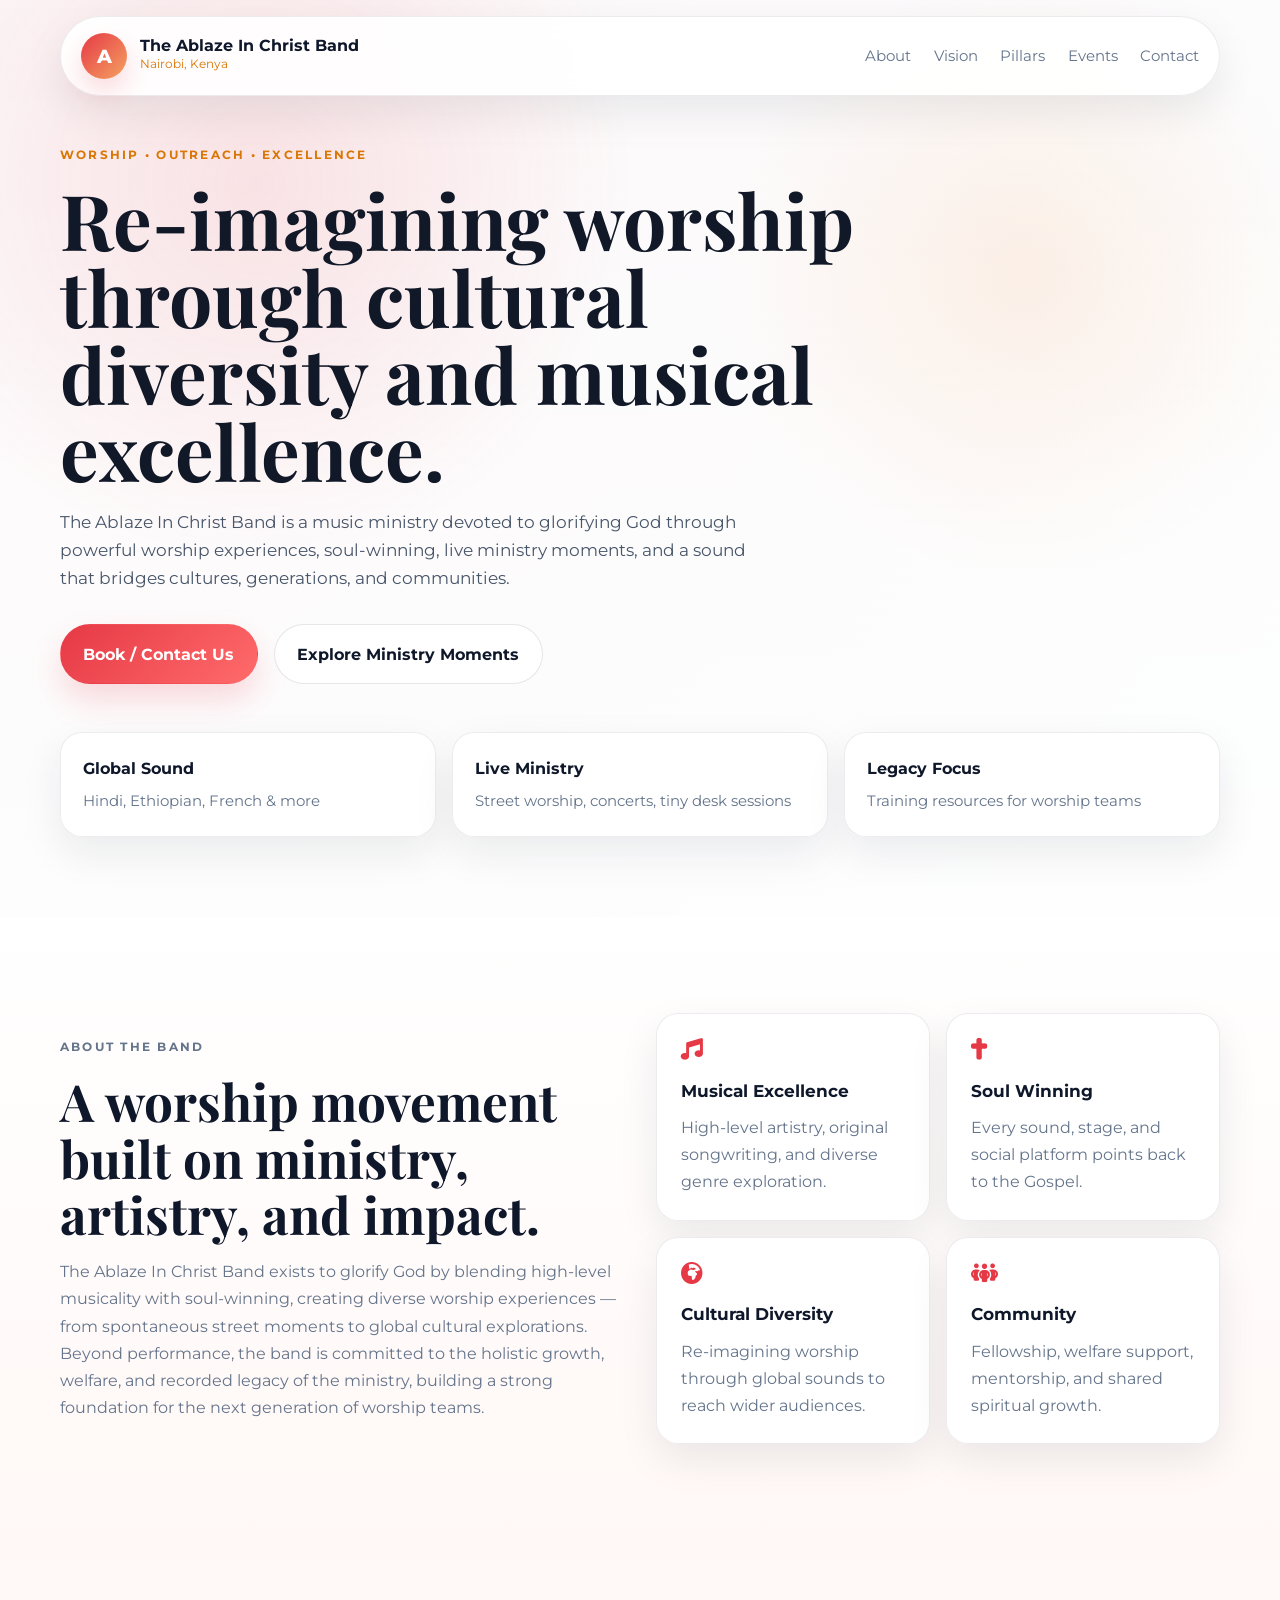
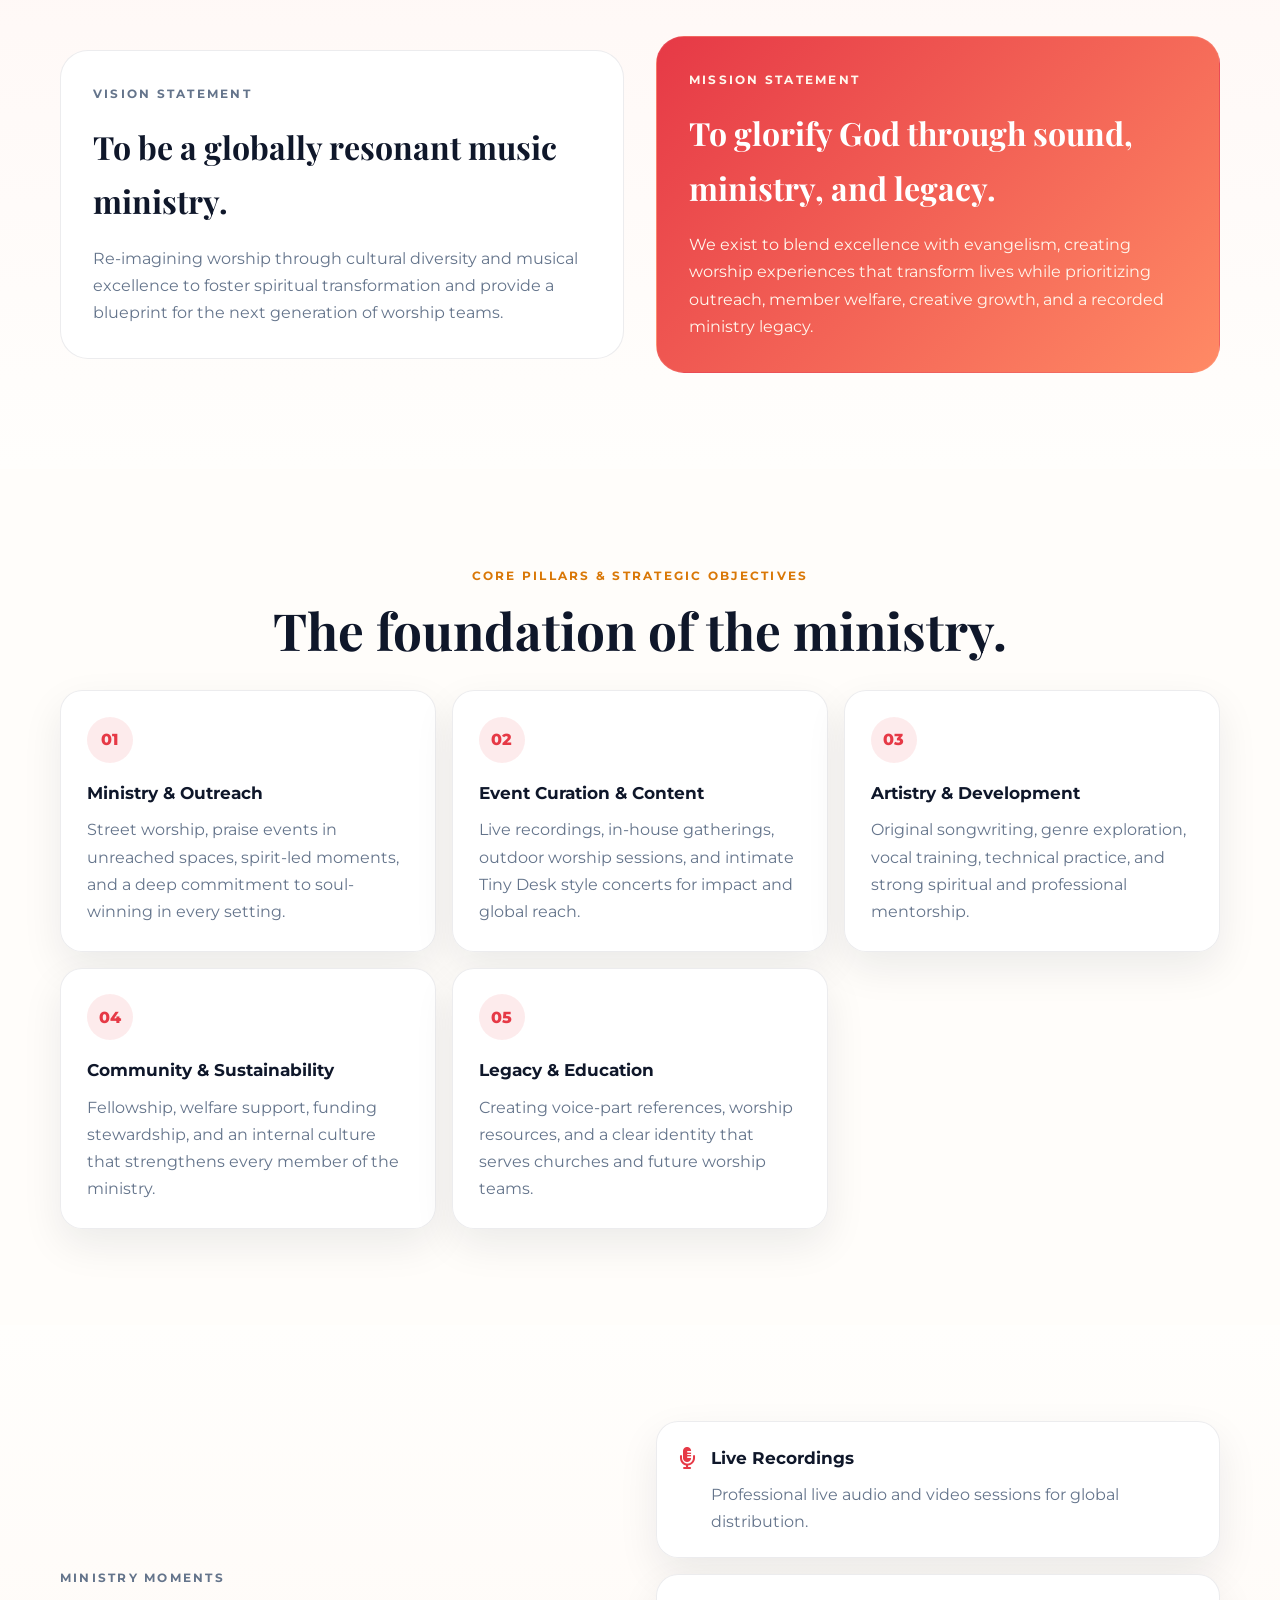
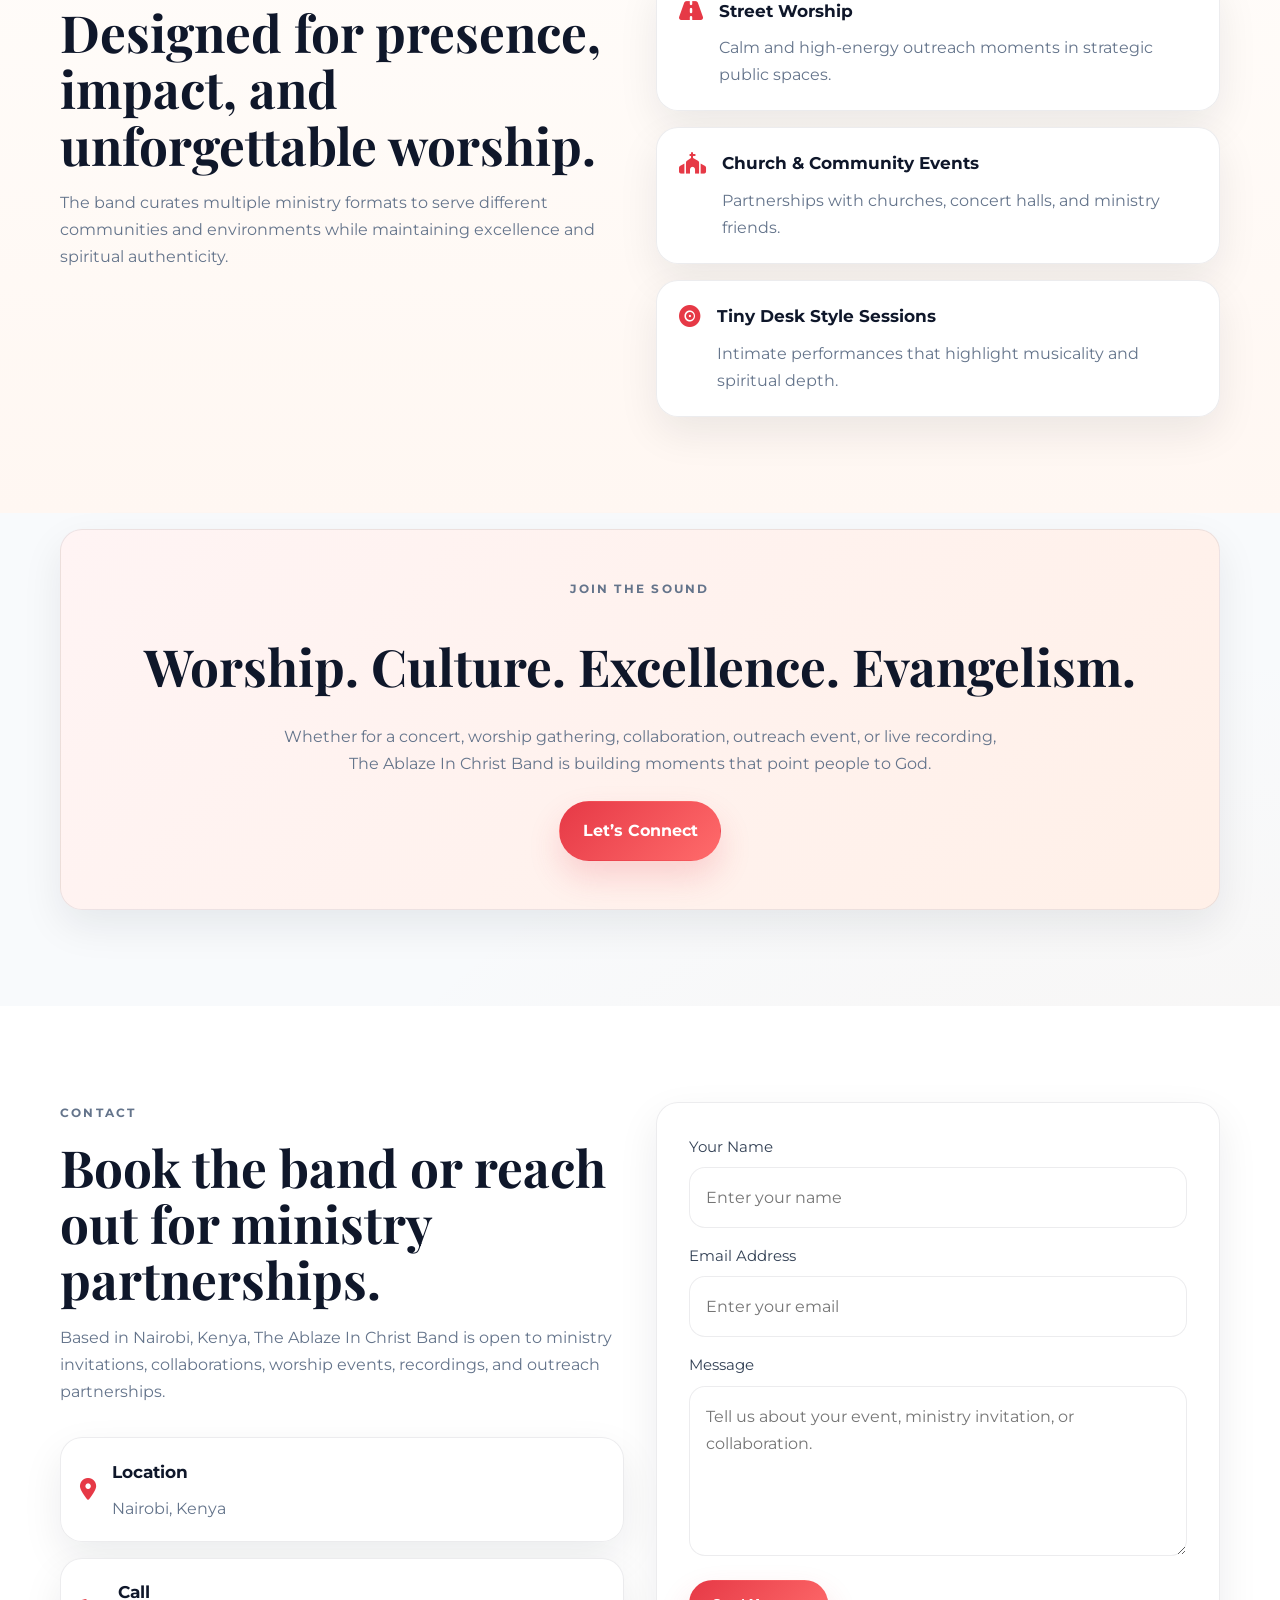
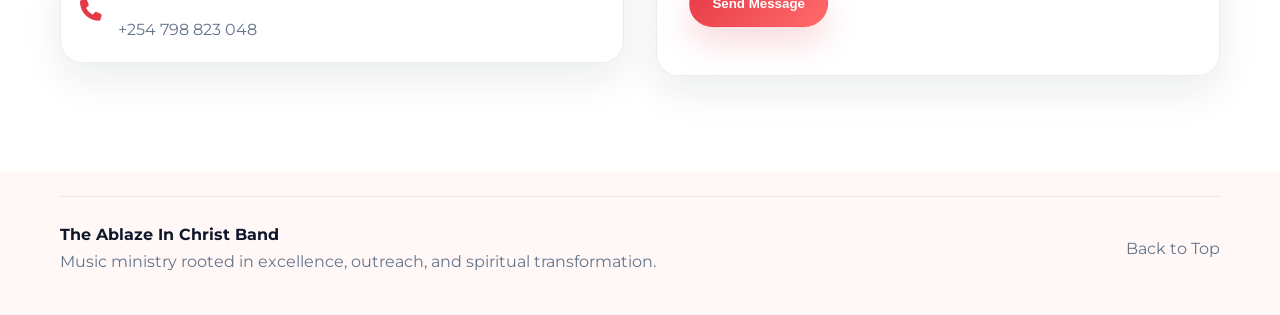
==== index.html @ 7e7bbfec "create the ablaze" ====
<!DOCTYPE html>
<html lang="en">
<head>
  <meta charset="UTF-8" />
  <meta name="viewport" content="width=device-width, initial-scale=1.0" />
  <title>The Ablaze In Christ Band</title>
  <meta
    name="description"
    content="Official website for The Ablaze In Christ Band — a music ministry blending worship, excellence, outreach, and cultural diversity."
  />
  <link rel="preconnect" href="https://fonts.googleapis.com" />
  <link rel="preconnect" href="https://fonts.gstatic.com" crossorigin />
  <link
    href="https://fonts.googleapis.com/css2?family=Montserrat:wght@400;500;600;700;800&family=Playfair+Display:wght@600;700&display=swap"
    rel="stylesheet"
  />
  <link
    rel="stylesheet"
    href="https://cdnjs.cloudflare.com/ajax/libs/font-awesome/6.5.2/css/all.min.css"
  />
  <link rel="stylesheet" href="style.css" />
</head>
<body>
  <header class="site-header" id="top">
    <nav class="navbar container">
      <a href="#top" class="brand">
        <span class="brand-mark">A</span>
        <div>
          <h1>The Ablaze In Christ Band</h1>
          <p>Nairobi, Kenya</p>
        </div>
      </a>

      <button class="menu-toggle" id="menuToggle" aria-label="Open Menu">
        <span></span>
        <span></span>
        <span></span>
      </button>

      <ul class="nav-links" id="navLinks">
        <li><a href="#about">About</a></li>
        <li><a href="#vision">Vision</a></li>
        <li><a href="#pillars">Pillars</a></li>
        <li><a href="#events">Events</a></li>
        <li><a href="#contact">Contact</a></li>
      </ul>
    </nav>

    <section class="hero">
      <div class="hero-overlay"></div>
      <div class="hero-content container">
        <p class="eyebrow">Worship • Outreach • Excellence</p>
        <h2>Re-imagining worship through cultural diversity and musical excellence.</h2>
        <p class="hero-text">
          The Ablaze In Christ Band is a music ministry devoted to glorifying God through
          powerful worship experiences, soul-winning, live ministry moments, and a sound
          that bridges cultures, generations, and communities.
        </p>
        <div class="hero-actions">
          <a href="#contact" class="btn btn-primary">Book / Contact Us</a>
          <a href="#events" class="btn btn-secondary">Explore Ministry Moments</a>
        </div>

        <div class="hero-stats">
          <div class="stat-card">
            <strong>Global Sound</strong>
            <span>Hindi, Ethiopian, French & more</span>
          </div>
          <div class="stat-card">
            <strong>Live Ministry</strong>
            <span>Street worship, concerts, tiny desk sessions</span>
          </div>
          <div class="stat-card">
            <strong>Legacy Focus</strong>
            <span>Training resources for worship teams</span>
          </div>
        </div>
      </div>
    </section>
  </header>

  <main>
    <section class="section about-section" id="about">
      <div class="container grid-2">
        <div>
          <p class="section-tag">About The Band</p>
          <h3 class="section-title">A worship movement built on ministry, artistry, and impact.</h3>
          <p>
            The Ablaze In Christ Band exists to glorify God by blending high-level
            musicality with soul-winning, creating diverse worship experiences — from
            spontaneous street moments to global cultural explorations.
          </p>
          <p>
            Beyond performance, the band is committed to the holistic growth, welfare,
            and recorded legacy of the ministry, building a strong foundation for the
            next generation of worship teams.
          </p>
        </div>

        <div class="about-cards">
          <article class="glass-card">
            <i class="fa-solid fa-music"></i>
            <h4>Musical Excellence</h4>
            <p>High-level artistry, original songwriting, and diverse genre exploration.</p>
          </article>
          <article class="glass-card">
            <i class="fa-solid fa-cross"></i>
            <h4>Soul Winning</h4>
            <p>Every sound, stage, and social platform points back to the Gospel.</p>
          </article>
          <article class="glass-card">
            <i class="fa-solid fa-earth-africa"></i>
            <h4>Cultural Diversity</h4>
            <p>Re-imagining worship through global sounds to reach wider audiences.</p>
          </article>
          <article class="glass-card">
            <i class="fa-solid fa-people-group"></i>
            <h4>Community</h4>
            <p>Fellowship, welfare support, mentorship, and shared spiritual growth.</p>
          </article>
        </div>
      </div>
    </section>

    <section class="section split-section" id="vision">
      <div class="container split-layout">
        <article class="panel panel-dark reveal">
          <p class="section-tag">Vision Statement</p>
          <h3>To be a globally resonant music ministry.</h3>
          <p>
            Re-imagining worship through cultural diversity and musical excellence to foster
            spiritual transformation and provide a blueprint for the next generation of
            worship teams.
          </p>
        </article>

        <article class="panel panel-accent reveal">
          <p class="section-tag">Mission Statement</p>
          <h3>To glorify God through sound, ministry, and legacy.</h3>
          <p>
            We exist to blend excellence with evangelism, creating worship experiences that
            transform lives while prioritizing outreach, member welfare, creative growth,
            and a recorded ministry legacy.
          </p>
        </article>
      </div>
    </section>

    <section class="section pillars-section" id="pillars">
      <div class="container">
        <div class="section-head center">
          <p class="section-tag">Core Pillars & Strategic Objectives</p>
          <h3 class="section-title">The foundation of the ministry.</h3>
        </div>

        <div class="pillars-grid">
          <article class="pillar-card reveal">
            <span>01</span>
            <h4>Ministry & Outreach</h4>
            <p>
              Street worship, praise events in unreached spaces, spirit-led moments, and a
              deep commitment to soul-winning in every setting.
            </p>
          </article>

          <article class="pillar-card reveal">
            <span>02</span>
            <h4>Event Curation & Content</h4>
            <p>
              Live recordings, in-house gatherings, outdoor worship sessions, and intimate
              Tiny Desk style concerts for impact and global reach.
            </p>
          </article>

          <article class="pillar-card reveal">
            <span>03</span>
            <h4>Artistry & Development</h4>
            <p>
              Original songwriting, genre exploration, vocal training, technical practice,
              and strong spiritual and professional mentorship.
            </p>
          </article>

          <article class="pillar-card reveal">
            <span>04</span>
            <h4>Community & Sustainability</h4>
            <p>
              Fellowship, welfare support, funding stewardship, and an internal culture that
              strengthens every member of the ministry.
            </p>
          </article>

          <article class="pillar-card reveal">
            <span>05</span>
            <h4>Legacy & Education</h4>
            <p>
              Creating voice-part references, worship resources, and a clear identity that
              serves churches and future worship teams.
            </p>
          </article>
        </div>
      </div>
    </section>

    <section class="section events-section" id="events">
      <div class="container grid-2 events-layout">
        <div>
          <p class="section-tag">Ministry Moments</p>
          <h3 class="section-title">Designed for presence, impact, and unforgettable worship.</h3>
          <p>
            The band curates multiple ministry formats to serve different communities and
            environments while maintaining excellence and spiritual authenticity.
          </p>
        </div>

        <div class="events-list">
          <article class="event-item reveal">
            <i class="fa-solid fa-microphone-lines"></i>
            <div>
              <h4>Live Recordings</h4>
              <p>Professional live audio and video sessions for global distribution.</p>
            </div>
          </article>
          <article class="event-item reveal">
            <i class="fa-solid fa-road"></i>
            <div>
              <h4>Street Worship</h4>
              <p>Calm and high-energy outreach moments in strategic public spaces.</p>
            </div>
          </article>
          <article class="event-item reveal">
            <i class="fa-solid fa-church"></i>
            <div>
              <h4>Church & Community Events</h4>
              <p>Partnerships with churches, concert halls, and ministry friends.</p>
            </div>
          </article>
          <article class="event-item reveal">
            <i class="fa-solid fa-record-vinyl"></i>
            <div>
              <h4>Tiny Desk Style Sessions</h4>
              <p>Intimate performances that highlight musicality and spiritual depth.</p>
            </div>
          </article>
        </div>
      </div>
    </section>

    <section class="section cta-section">
      <div class="container cta-box reveal">
        <p class="section-tag">Join The Sound</p>
        <h3>Worship. Culture. Excellence. Evangelism.</h3>
        <p>
          Whether for a concert, worship gathering, collaboration, outreach event, or live
          recording, The Ablaze In Christ Band is building moments that point people to God.
        </p>
        <a href="#contact" class="btn btn-primary">Let’s Connect</a>
      </div>
    </section>

    <section class="section contact-section" id="contact">
      <div class="container contact-grid">
        <div>
          <p class="section-tag">Contact</p>
          <h3 class="section-title">Book the band or reach out for ministry partnerships.</h3>
          <p>
            Based in Nairobi, Kenya, The Ablaze In Christ Band is open to ministry invitations,
            collaborations, worship events, recordings, and outreach partnerships.
          </p>

          <div class="contact-cards">
            <article class="contact-card">
              <i class="fa-solid fa-location-dot"></i>
              <div>
                <h4>Location</h4>
                <p>Nairobi, Kenya</p>
              </div>
            </article>

            <article class="contact-card">
              <i class="fa-solid fa-phone"></i>
              <div>
                <h4>Call</h4>
                <p><a href="tel:+254798823048">+254 798 823 048</a></p>
              </div>
            </article>
          </div>
        </div>

        <form class="contact-form reveal" id="contactForm">
          <div class="form-group">
            <label for="name">Your Name</label>
            <input type="text" id="name" name="name" placeholder="Enter your name" required />
          </div>
          <div class="form-group">
            <label for="email">Email Address</label>
            <input type="email" id="email" name="email" placeholder="Enter your email" required />
          </div>
          <div class="form-group">
            <label for="message">Message</label>
            <textarea id="message" name="message" rows="5" placeholder="Tell us about your event, ministry invitation, or collaboration." required></textarea>
          </div>
          <button type="submit" class="btn btn-primary form-btn">Send Message</button>
          <p class="form-message" id="formMessage"></p>
        </form>
      </div>
    </section>
  </main>

  <footer class="site-footer">
    <div class="container footer-content">
      <div>
        <h4>The Ablaze In Christ Band</h4>
        <p>Music ministry rooted in excellence, outreach, and spiritual transformation.</p>
      </div>
      <a href="#top" class="back-to-top">Back to Top</a>
    </div>
  </footer>

  <script src="script.js"></script>
</body>
</html>
---- style.css ----
:root {
  --bg: #f8fafc;
  --bg-soft: #ffffff;
  --section-bg: #fff5f5;
  --card: rgba(255, 255, 255, 0.96);
  --card-border: rgba(15, 23, 42, 0.08);
  --text: #0f172a;
  --muted: #64748b;
  --primary: #e63946;
  --primary-light: #ff6b6b;
  --accent: #f4a261;
  --accent-soft: #ffe8cc;
  --gold: #d97706;
  --shadow: 0 16px 40px rgba(15, 23, 42, 0.08);
  --radius: 22px;
}

* {
  margin: 0;
  padding: 0;
  box-sizing: border-box;
}

html {
  scroll-behavior: smooth;
}

body {
  font-family: 'Montserrat', sans-serif;
  background:
    radial-gradient(circle at top left, rgba(230, 57, 70, 0.08), transparent 28%),
    radial-gradient(circle at bottom right, rgba(244, 162, 97, 0.12), transparent 24%),
    var(--bg);
  color: var(--text);
  line-height: 1.7;
}

a {
  color: inherit;
  text-decoration: none;
}

img {
  max-width: 100%;
  display: block;
}

.container {
  width: min(1160px, calc(100% - 2rem));
  margin: 0 auto;
}

.site-header {
  position: relative;
}

.navbar {
  position: fixed;
  top: 0;
  left: 50%;
  transform: translateX(-50%);
  z-index: 1000;
  display: flex;
  align-items: center;
  justify-content: space-between;
  padding: 1rem 1.25rem;
  margin-top: 1rem;
  border: 1px solid rgba(15, 23, 42, 0.08);
  border-radius: 999px;
  background: rgba(255, 255, 255, 0.9);
  backdrop-filter: blur(14px);
  box-shadow: var(--shadow);
}

.brand {
  display: flex;
  align-items: center;
  gap: 0.8rem;
}

.brand-mark {
  width: 46px;
  height: 46px;
  border-radius: 50%;
  display: grid;
  place-items: center;
  background: linear-gradient(135deg, var(--primary), var(--accent));
  color: white;
  font-weight: 800;
  font-size: 1.2rem;
  box-shadow: 0 12px 25px rgba(230, 57, 70, 0.18);
}

.brand h1 {
  font-size: 1rem;
  font-weight: 700;
  line-height: 1.1;
}

.brand p {
  font-size: 0.76rem;
  color: var(--gold);
}

.nav-links {
  display: flex;
  align-items: center;
  gap: 1.4rem;
  list-style: none;
}

.nav-links a {
  font-size: 0.92rem;
  color: var(--muted);
  transition: 0.3s ease;
}

.nav-links a:hover,
.nav-links a.active {
  color: var(--primary);
}

.menu-toggle {
  display: none;
  background: transparent;
  border: none;
  cursor: pointer;
}

.menu-toggle span {
  display: block;
  width: 24px;
  height: 2px;
  background: var(--text);
  margin: 5px 0;
  transition: 0.3s ease;
}

.hero {
  min-height: 100vh;
  position: relative;
  overflow: hidden;
  display: flex;
  align-items: center;
  background:
    linear-gradient(rgba(255, 255, 255, 0.58), rgba(255, 255, 255, 0.82)),
    url('https://images.unsplash.com/photo-1501386761578-eac5c94b800a?auto=format&fit=crop&w=1600&q=80') center/cover no-repeat;
}

.hero-overlay {
  position: absolute;
  inset: 0;
  background:
    radial-gradient(circle at 20% 20%, rgba(230, 57, 70, 0.12), transparent 30%),
    radial-gradient(circle at 80% 30%, rgba(244, 162, 97, 0.14), transparent 25%);
}

.hero-content {
  position: relative;
  z-index: 2;
  padding-top: 9rem;
  padding-bottom: 5rem;
}

.eyebrow,
.section-tag {
  color: var(--gold);
  letter-spacing: 0.18em;
  text-transform: uppercase;
  font-size: 0.78rem;
  font-weight: 700;
  margin-bottom: 1rem;
}

.hero h2,
.section-title,
.panel h3,
.cta-box h3 {
  font-family: 'Playfair Display', serif;
}

.hero h2 {
  font-size: clamp(2.8rem, 6vw, 5.7rem);
  line-height: 1;
  max-width: 900px;
  margin-bottom: 1.2rem;
  color: #111827;
}

.hero-text {
  max-width: 720px;
  color: #475569;
  font-size: 1.04rem;
}

.hero-actions {
  display: flex;
  flex-wrap: wrap;
  gap: 1rem;
  margin-top: 2rem;
}

.btn {
  display: inline-flex;
  align-items: center;
  justify-content: center;
  padding: 0.95rem 1.4rem;
  border-radius: 999px;
  font-weight: 700;
  transition: 0.3s ease;
  border: 1px solid transparent;
}

.btn-primary {
  background: linear-gradient(135deg, var(--primary), var(--primary-light));
  color: white;
  box-shadow: 0 16px 32px rgba(230, 57, 70, 0.18);
}

.btn-primary:hover {
  transform: translateY(-2px);
}

.btn-secondary {
  border-color: rgba(15, 23, 42, 0.1);
  color: var(--text);
  background: rgba(255, 255, 255, 0.82);
}

.hero-stats {
  margin-top: 3rem;
  display: grid;
  grid-template-columns: repeat(3, 1fr);
  gap: 1rem;
}

.stat-card,
.glass-card,
.pillar-card,
.contact-card,
.contact-form,
.cta-box,
.event-item {
  background: var(--card);
  border: 1px solid var(--card-border);
  backdrop-filter: blur(10px);
  border-radius: var(--radius);
  box-shadow: var(--shadow);
}

.stat-card {
  padding: 1.35rem;
}

.stat-card strong {
  display: block;
  margin-bottom: 0.35rem;
  font-size: 1rem;
}

.stat-card span {
  color: var(--muted);
  font-size: 0.92rem;
}

.section {
  padding: 6rem 0;
}

.grid-2,
.split-layout,
.contact-grid,
.events-layout {
  display: grid;
  grid-template-columns: repeat(2, 1fr);
  gap: 2rem;
  align-items: center;
}

.about-section {
  background: linear-gradient(180deg, #ffffff, #fff8f6);
}

.section-title {
  font-size: clamp(2rem, 4vw, 3.25rem);
  line-height: 1.1;
  margin-bottom: 1rem;
  color: #0f172a;
}

.about-section p,
.panel p,
.events-section p,
.contact-section p,
.cta-box p {
  color: var(--muted);
}

.about-cards {
  display: grid;
  grid-template-columns: repeat(2, 1fr);
  gap: 1rem;
}

.glass-card {
  padding: 1.5rem;
}

.glass-card i,
.event-item i,
.contact-card i {
  font-size: 1.35rem;
  color: var(--primary);
  margin-bottom: 1rem;
}

.glass-card h4,
.pillar-card h4,
.event-item h4,
.contact-card h4 {
  margin-bottom: 0.55rem;
  font-size: 1.05rem;
}

.split-section {
  background: linear-gradient(180deg, #fff8f6, #fffefc);
}

.panel {
  padding: 2rem;
  border-radius: 28px;
  min-height: 280px;
}

.panel-dark {
  background: #ffffff;
  border: 1px solid rgba(15, 23, 42, 0.08);
}

.panel-accent {
  background: linear-gradient(135deg, #e63946, #ff8a65);
  color: white;
  border: 1px solid rgba(255, 255, 255, 0.08);
}

.panel-accent p,
.panel-accent .section-tag {
  color: #fff7ed;
}

.panel h3 {
  font-size: 2rem;
  margin-bottom: 1rem;
}

.section-head.center {
  text-align: center;
  max-width: 760px;
  margin: 0 auto 2rem;
}

.pillars-section {
  background: #fffdfa;
}

.pillars-grid {
  display: grid;
  grid-template-columns: repeat(3, 1fr);
  gap: 1rem;
}

.pillar-card {
  padding: 1.6rem;
}

.pillar-card span {
  display: inline-flex;
  width: 46px;
  height: 46px;
  align-items: center;
  justify-content: center;
  border-radius: 50%;
  margin-bottom: 1rem;
  background: rgba(230, 57, 70, 0.1);
  color: var(--primary);
  font-weight: 800;
}

.pillar-card p {
  color: var(--muted);
}

.events-section {
  background: linear-gradient(180deg, #fffefc, #fff7f2);
}

.events-list {
  display: grid;
  gap: 1rem;
}

.event-item {
  padding: 1.35rem;
  display: flex;
  gap: 1rem;
  align-items: flex-start;
}

.event-item i {
  margin-bottom: 0;
  margin-top: 0.25rem;
}

.cta-section {
  padding-top: 1rem;
}

.cta-box {
  padding: 3rem;
  text-align: center;
  background: linear-gradient(135deg, #fff4f4, #fff0e8);
}

.cta-box h3 {
  font-size: clamp(2rem, 4vw, 3.5rem);
  margin-bottom: 0.8rem;
}

.cta-box p {
  max-width: 720px;
  margin: 0 auto 1.5rem;
}

.contact-section {
  background: #ffffff;
}

.contact-grid {
  align-items: start;
}

.contact-cards {
  display: grid;
  gap: 1rem;
  margin-top: 2rem;
}

.contact-card {
  padding: 1.2rem;
  display: flex;
  align-items: center;
  gap: 1rem;
}

.contact-card i {
  margin-bottom: 0;
}

.contact-form {
  padding: 2rem;
}

.form-group {
  margin-bottom: 1rem;
}

.form-group label {
  display: block;
  margin-bottom: 0.45rem;
  font-size: 0.92rem;
  color: #334155;
}

.form-group input,
.form-group textarea {
  width: 100%;
  border: 1px solid rgba(15, 23, 42, 0.08);
  background: #ffffff;
  border-radius: 16px;
  padding: 1rem;
  color: var(--text);
  font: inherit;
  outline: none;
}

.form-group input:focus,
.form-group textarea:focus {
  border-color: rgba(230, 57, 70, 0.45);
}

.form-message {
  margin-top: 1rem;
  color: var(--primary);
  font-size: 0.92rem;
}

.site-footer {
  padding: 1.5rem 0 2.5rem;
  background: #fff8f6;
}

.footer-content {
  display: flex;
  justify-content: space-between;
  align-items: center;
  gap: 1rem;
  padding-top: 1.5rem;
  border-top: 1px solid rgba(15, 23, 42, 0.08);
}

.footer-content p,
.back-to-top {
  color: var(--muted);
}

.back-to-top:hover {
  color: var(--primary);
}

.reveal {
  opacity: 0;
  transform: translateY(28px);
  transition: opacity 0.8s ease, transform 0.8s ease;
}

.reveal.visible {
  opacity: 1;
  transform: translateY(0);
}

@media (max-width: 1024px) {
  .hero-stats,
  .pillars-grid {
    grid-template-columns: repeat(2, 1fr);
  }
}

@media (max-width: 860px) {
  .menu-toggle {
    display: block;
    z-index: 1001;
  }

  .nav-links {
    position: absolute;
    top: 78px;
    right: 0;
    width: min(280px, 90vw);
    background: rgba(255, 255, 255, 0.98);
    border: 1px solid rgba(15, 23, 42, 0.08);
    border-radius: 24px;
    padding: 1rem;
    flex-direction: column;
    align-items: flex-start;
    gap: 1rem;
    display: none;
    box-shadow: var(--shadow);
  }

  .nav-links.show {
    display: flex;
  }

  .grid-2,
  .split-layout,
  .contact-grid,
  .events-layout,
  .about-cards,
  .hero-stats,
  .pillars-grid {
    grid-template-columns: 1fr;
  }

  .navbar {
    border-radius: 24px;
  }

  .hero {
    min-height: auto;
  }

  .hero-content {
    padding-top: 8.5rem;
  }

  .footer-content {
    flex-direction: column;
    align-items: flex-start;
  }
}

@media (max-width: 560px) {
  .navbar {
    padding: 0.9rem 1rem;
  }

  .brand h1 {
    font-size: 0.9rem;
  }

  .brand p {
    font-size: 0.7rem;
  }

  .hero h2 {
    font-size: 2.4rem;
  }

  .section {
    padding: 4.5rem 0;
  }

  .panel,
  .cta-box,
  .contact-form {
    padding: 1.4rem;
  }
}
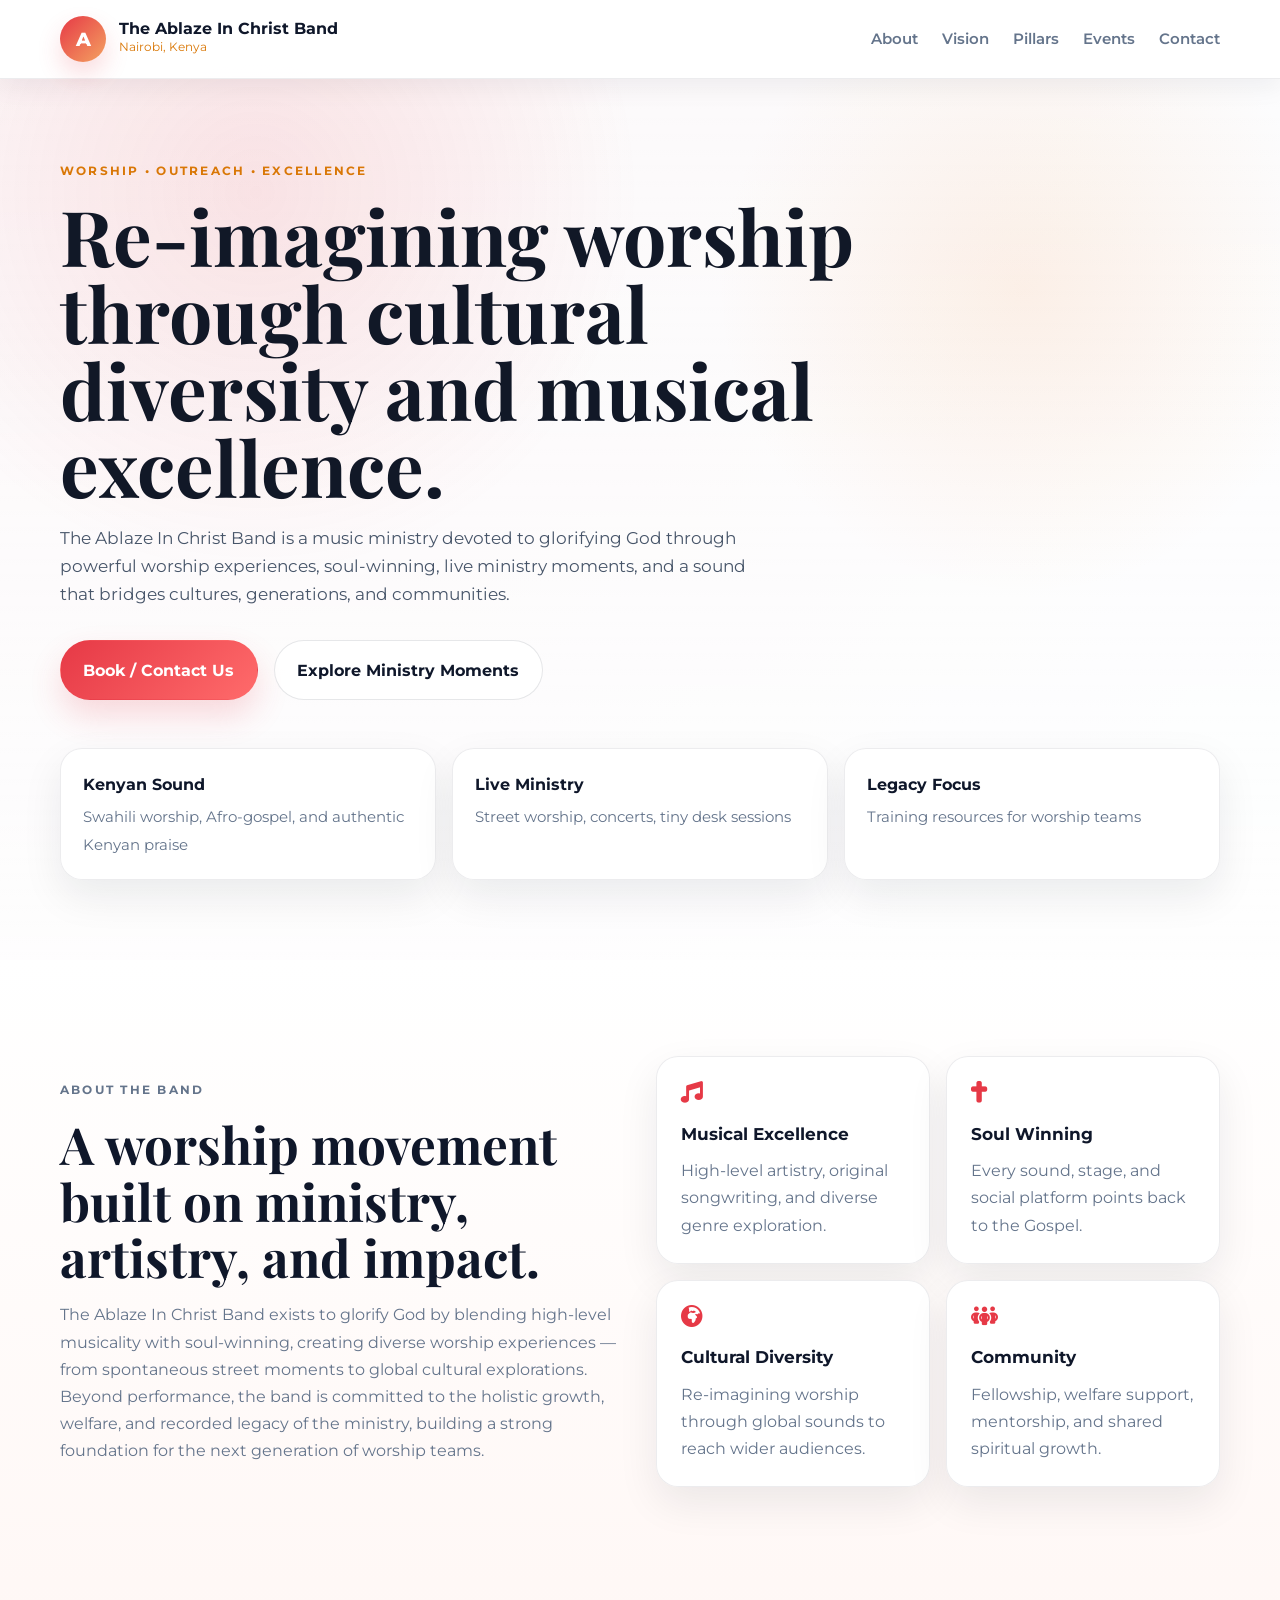
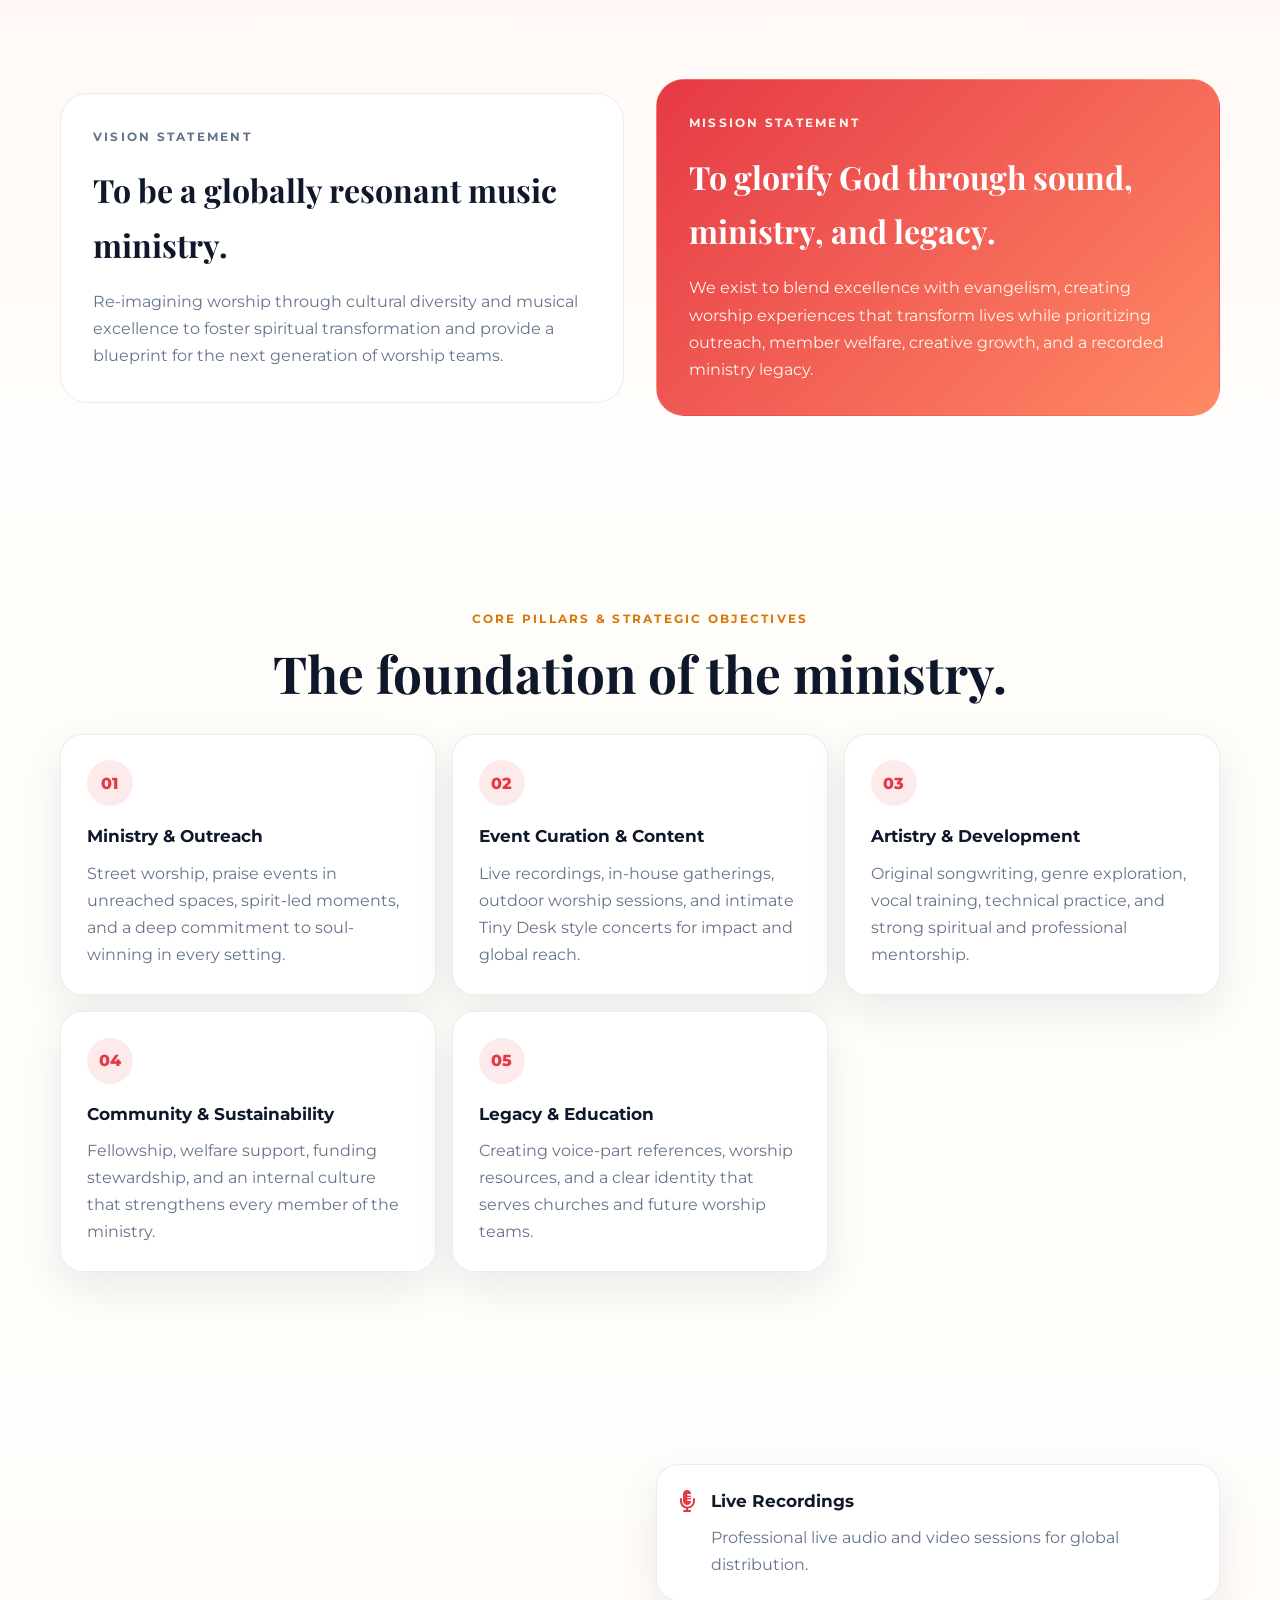
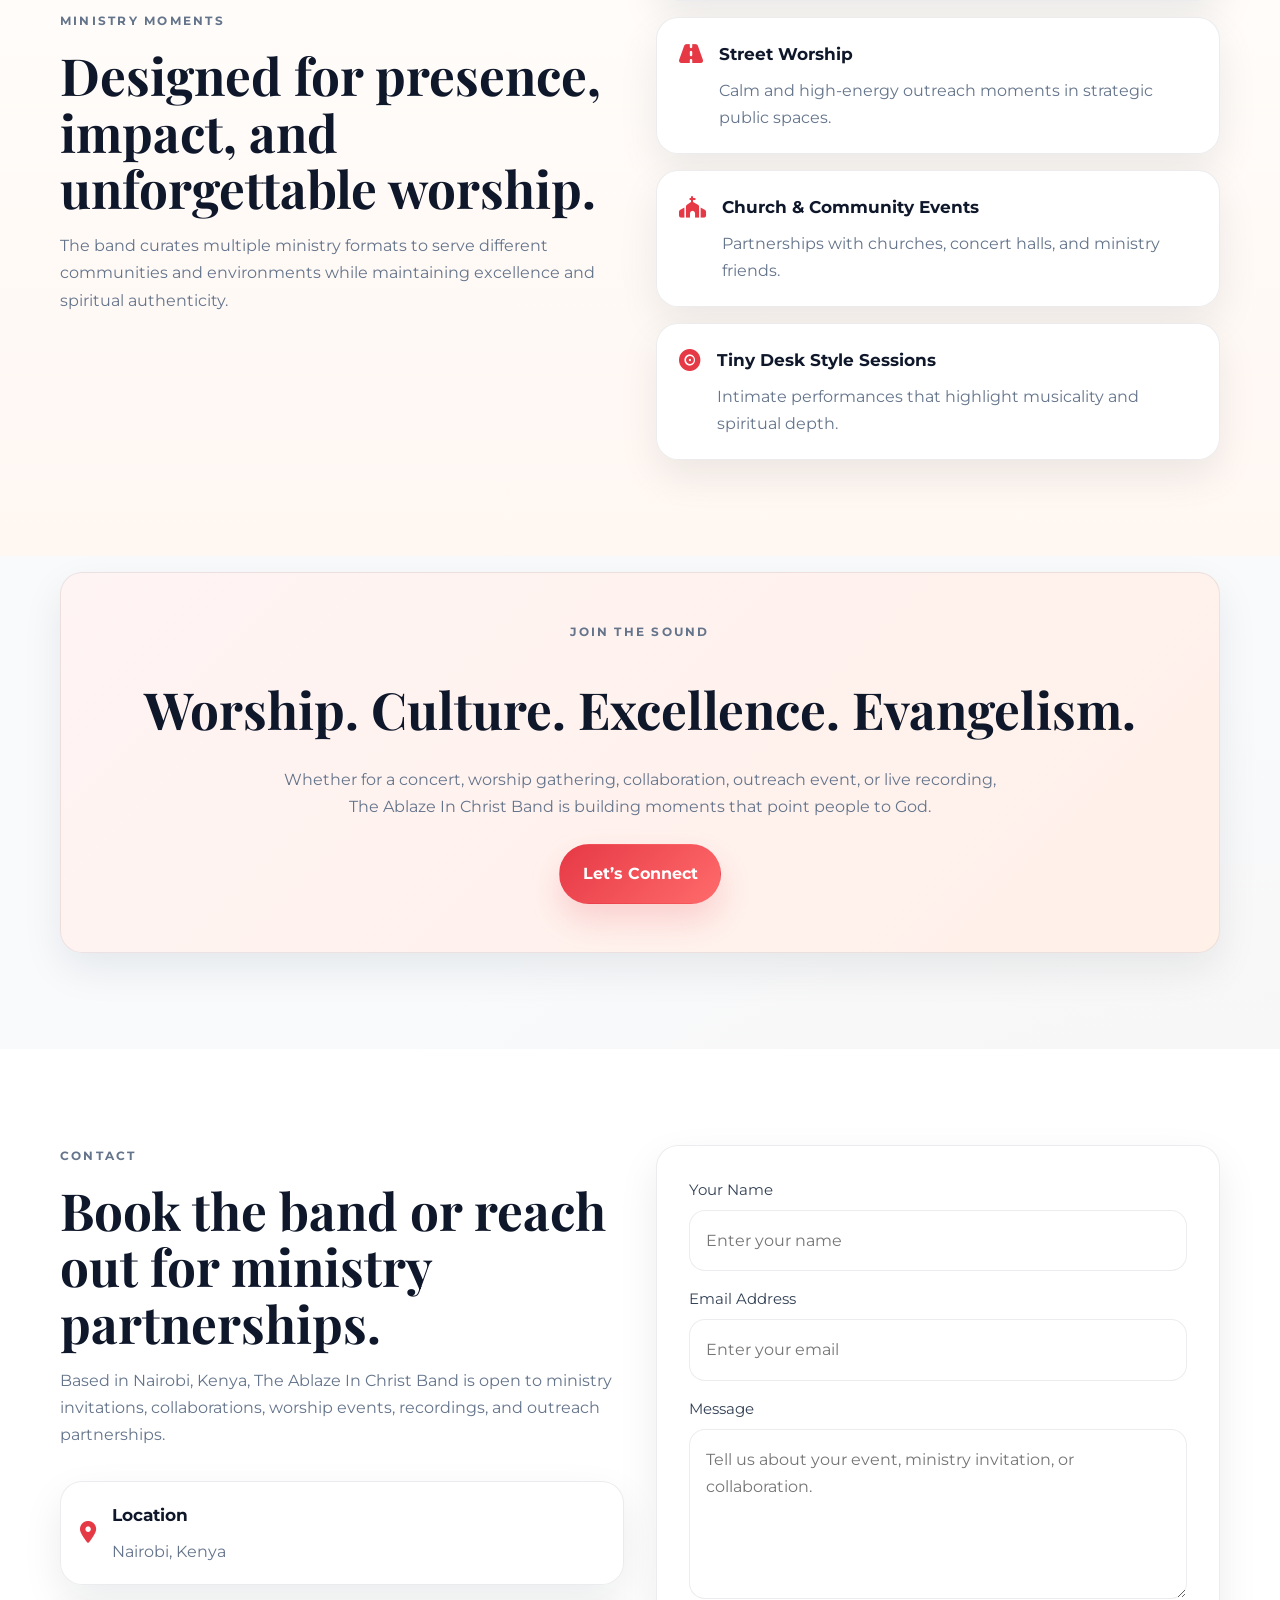
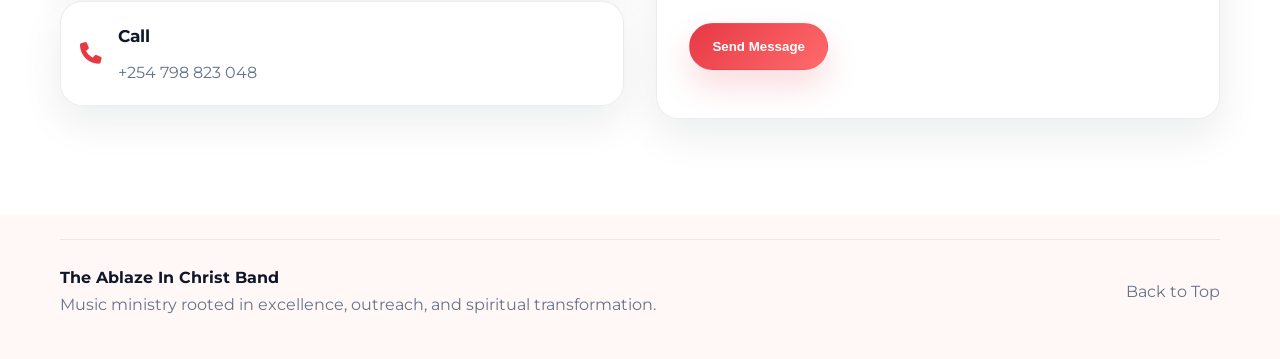
==== commit e3fd1ff1: "create the navbar" ====
--- a/index.html
+++ b/index.html
@@ -22,7 +22,8 @@
 </head>
 <body>
   <header class="site-header" id="top">
-    <nav class="navbar container">
+  <nav class="navbar">
+    <div class="container nav-container">
       <a href="#top" class="brand">
         <span class="brand-mark">A</span>
         <div>
@@ -44,41 +45,41 @@
         <li><a href="#events">Events</a></li>
         <li><a href="#contact">Contact</a></li>
       </ul>
-    </nav>
-
-    <section class="hero">
-      <div class="hero-overlay"></div>
-      <div class="hero-content container">
-        <p class="eyebrow">Worship • Outreach • Excellence</p>
-        <h2>Re-imagining worship through cultural diversity and musical excellence.</h2>
-        <p class="hero-text">
-          The Ablaze In Christ Band is a music ministry devoted to glorifying God through
-          powerful worship experiences, soul-winning, live ministry moments, and a sound
-          that bridges cultures, generations, and communities.
-        </p>
-        <div class="hero-actions">
-          <a href="#contact" class="btn btn-primary">Book / Contact Us</a>
-          <a href="#events" class="btn btn-secondary">Explore Ministry Moments</a>
-        </div>
-
-        <div class="hero-stats">
-          <div class="stat-card">
-            <strong>Global Sound</strong>
-            <span>Hindi, Ethiopian, French & more</span>
-          </div>
-          <div class="stat-card">
-            <strong>Live Ministry</strong>
-            <span>Street worship, concerts, tiny desk sessions</span>
-          </div>
-          <div class="stat-card">
-            <strong>Legacy Focus</strong>
-            <span>Training resources for worship teams</span>
-          </div>
-        </div>
-      </div>
-    </section>
-  </header>
-
+    </div>
+  </nav>
+
+  <section class="hero">
+    <div class="hero-overlay"></div>
+    <div class="hero-content container">
+      <p class="eyebrow">Worship • Outreach • Excellence</p>
+      <h2>Re-imagining worship through cultural diversity and musical excellence.</h2>
+      <p class="hero-text">
+        The Ablaze In Christ Band is a music ministry devoted to glorifying God through
+        powerful worship experiences, soul-winning, live ministry moments, and a sound
+        that bridges cultures, generations, and communities.
+      </p>
+      <div class="hero-actions">
+        <a href="#contact" class="btn btn-primary">Book / Contact Us</a>
+        <a href="#events" class="btn btn-secondary">Explore Ministry Moments</a>
+      </div>
+
+      <div class="hero-stats">
+        <div class="stat-card">
+          <strong>Kenyan Sound</strong>
+          <span>Swahili worship, Afro-gospel, and authentic Kenyan praise</span>
+        </div>
+        <div class="stat-card">
+          <strong>Live Ministry</strong>
+          <span>Street worship, concerts, tiny desk sessions</span>
+        </div>
+        <div class="stat-card">
+          <strong>Legacy Focus</strong>
+          <span>Training resources for worship teams</span>
+        </div>
+      </div>
+    </div>
+  </section>
+</header>
   <main>
     <section class="section about-section" id="about">
       <div class="container grid-2">
--- a/style.css
+++ b/style.css
@@ -57,19 +57,20 @@
 .navbar {
   position: fixed;
   top: 0;
-  left: 50%;
-  transform: translateX(-50%);
+  left: 0;
+  width: 100%;
   z-index: 1000;
+  background: rgba(255, 255, 255, 0.96);
+  border-bottom: 1px solid rgba(15, 23, 42, 0.08);
+  backdrop-filter: blur(12px);
+  box-shadow: 0 8px 24px rgba(15, 23, 42, 0.06);
+}
+
+.nav-container {
   display: flex;
   align-items: center;
   justify-content: space-between;
-  padding: 1rem 1.25rem;
-  margin-top: 1rem;
-  border: 1px solid rgba(15, 23, 42, 0.08);
-  border-radius: 999px;
-  background: rgba(255, 255, 255, 0.9);
-  backdrop-filter: blur(14px);
-  box-shadow: var(--shadow);
+  min-height: 78px;
 }
 
 .brand {
@@ -95,6 +96,7 @@
   font-size: 1rem;
   font-weight: 700;
   line-height: 1.1;
+  color: var(--text);
 }
 
 .brand p {
@@ -105,19 +107,33 @@
 .nav-links {
   display: flex;
   align-items: center;
-  gap: 1.4rem;
+  gap: 1.5rem;
   list-style: none;
 }
 
 .nav-links a {
-  font-size: 0.92rem;
+  font-size: 0.95rem;
+  font-weight: 600;
   color: var(--muted);
   transition: 0.3s ease;
+  position: relative;
 }
 
 .nav-links a:hover,
 .nav-links a.active {
   color: var(--primary);
+}
+
+.nav-links a.active::after,
+.nav-links a:hover::after {
+  content: "";
+  position: absolute;
+  left: 0;
+  bottom: -8px;
+  width: 100%;
+  height: 2px;
+  background: var(--primary);
+  border-radius: 999px;
 }
 
 .menu-toggle {
@@ -135,7 +151,6 @@
   margin: 5px 0;
   transition: 0.3s ease;
 }
-
 .hero {
   min-height: 100vh;
   position: relative;
@@ -158,10 +173,9 @@
 .hero-content {
   position: relative;
   z-index: 2;
-  padding-top: 9rem;
+  padding-top: 10rem;
   padding-bottom: 5rem;
 }
-
 .eyebrow,
 .section-tag {
   color: var(--gold);
@@ -541,14 +555,18 @@
     z-index: 1001;
   }
 
+  .nav-container {
+    min-height: 74px;
+  }
+
   .nav-links {
     position: absolute;
     top: 78px;
-    right: 0;
+    right: 1rem;
     width: min(280px, 90vw);
     background: rgba(255, 255, 255, 0.98);
     border: 1px solid rgba(15, 23, 42, 0.08);
-    border-radius: 24px;
+    border-radius: 18px;
     padding: 1rem;
     flex-direction: column;
     align-items: flex-start;
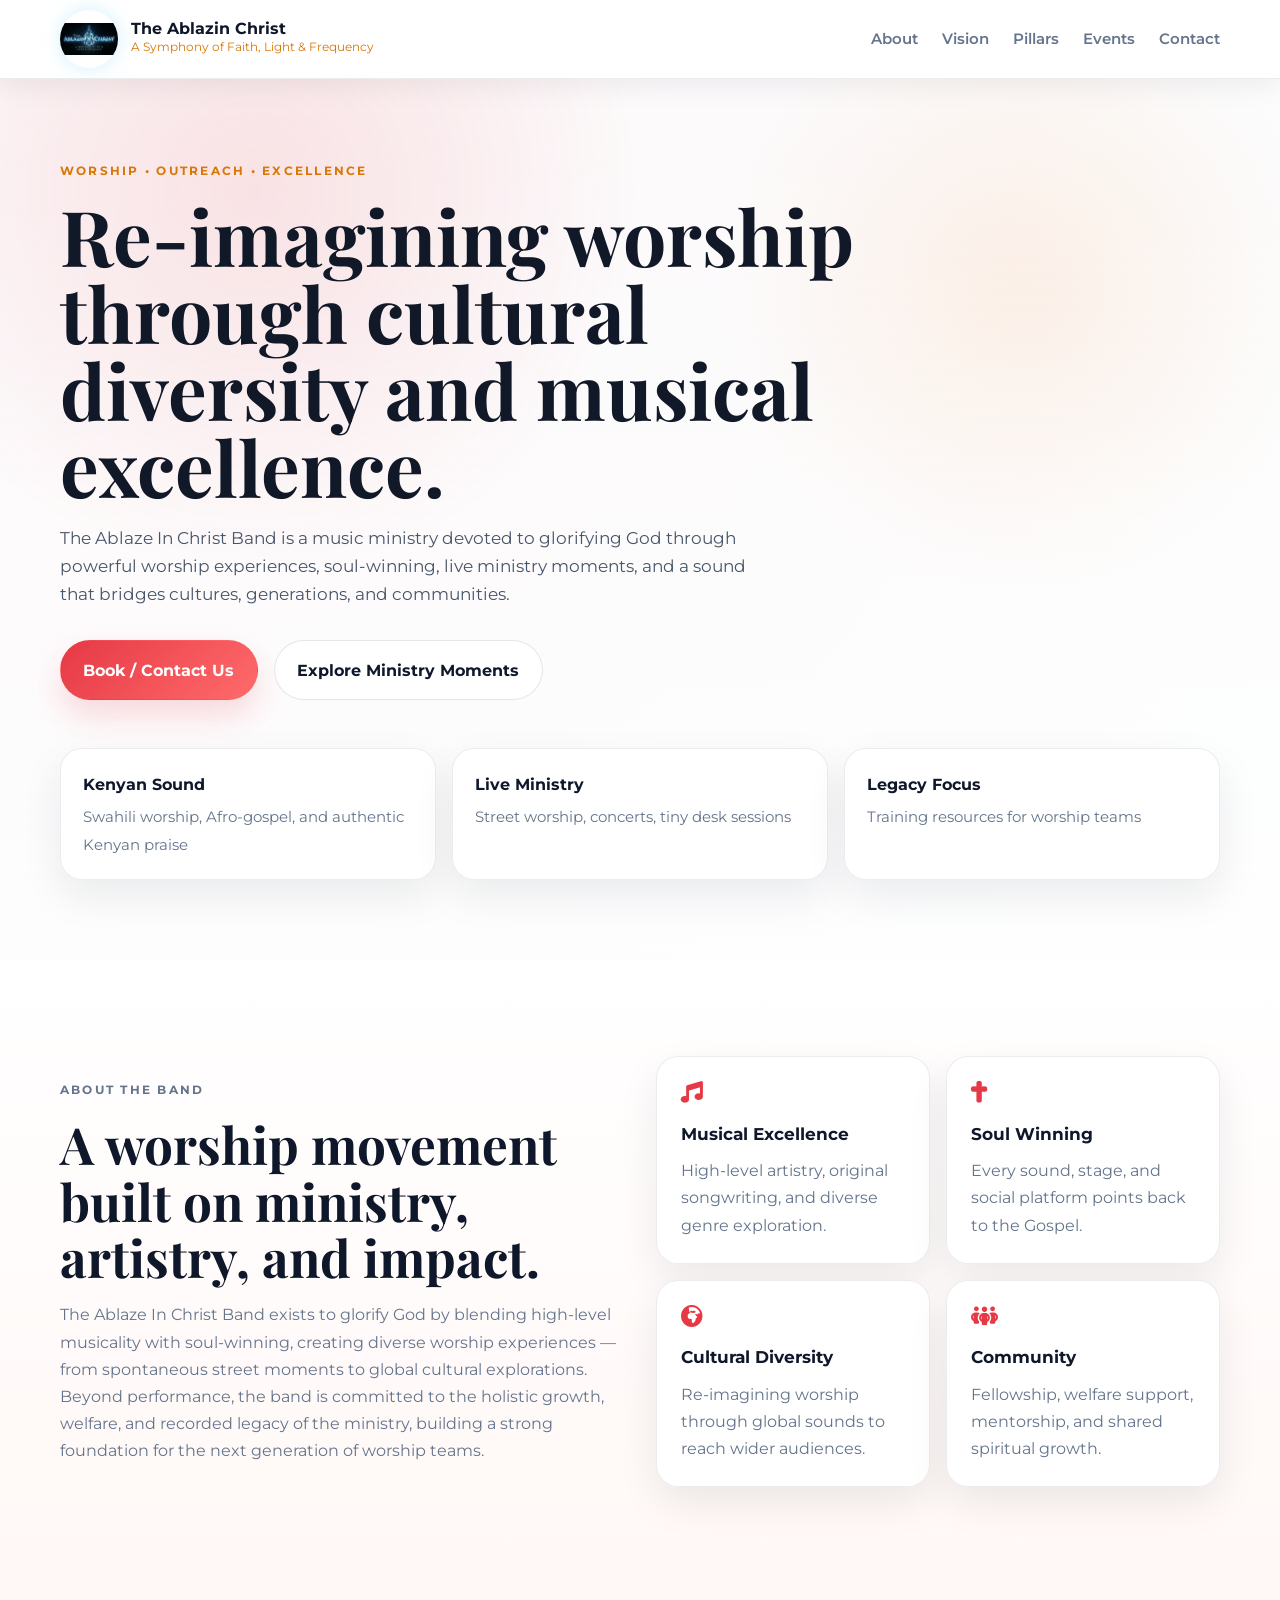
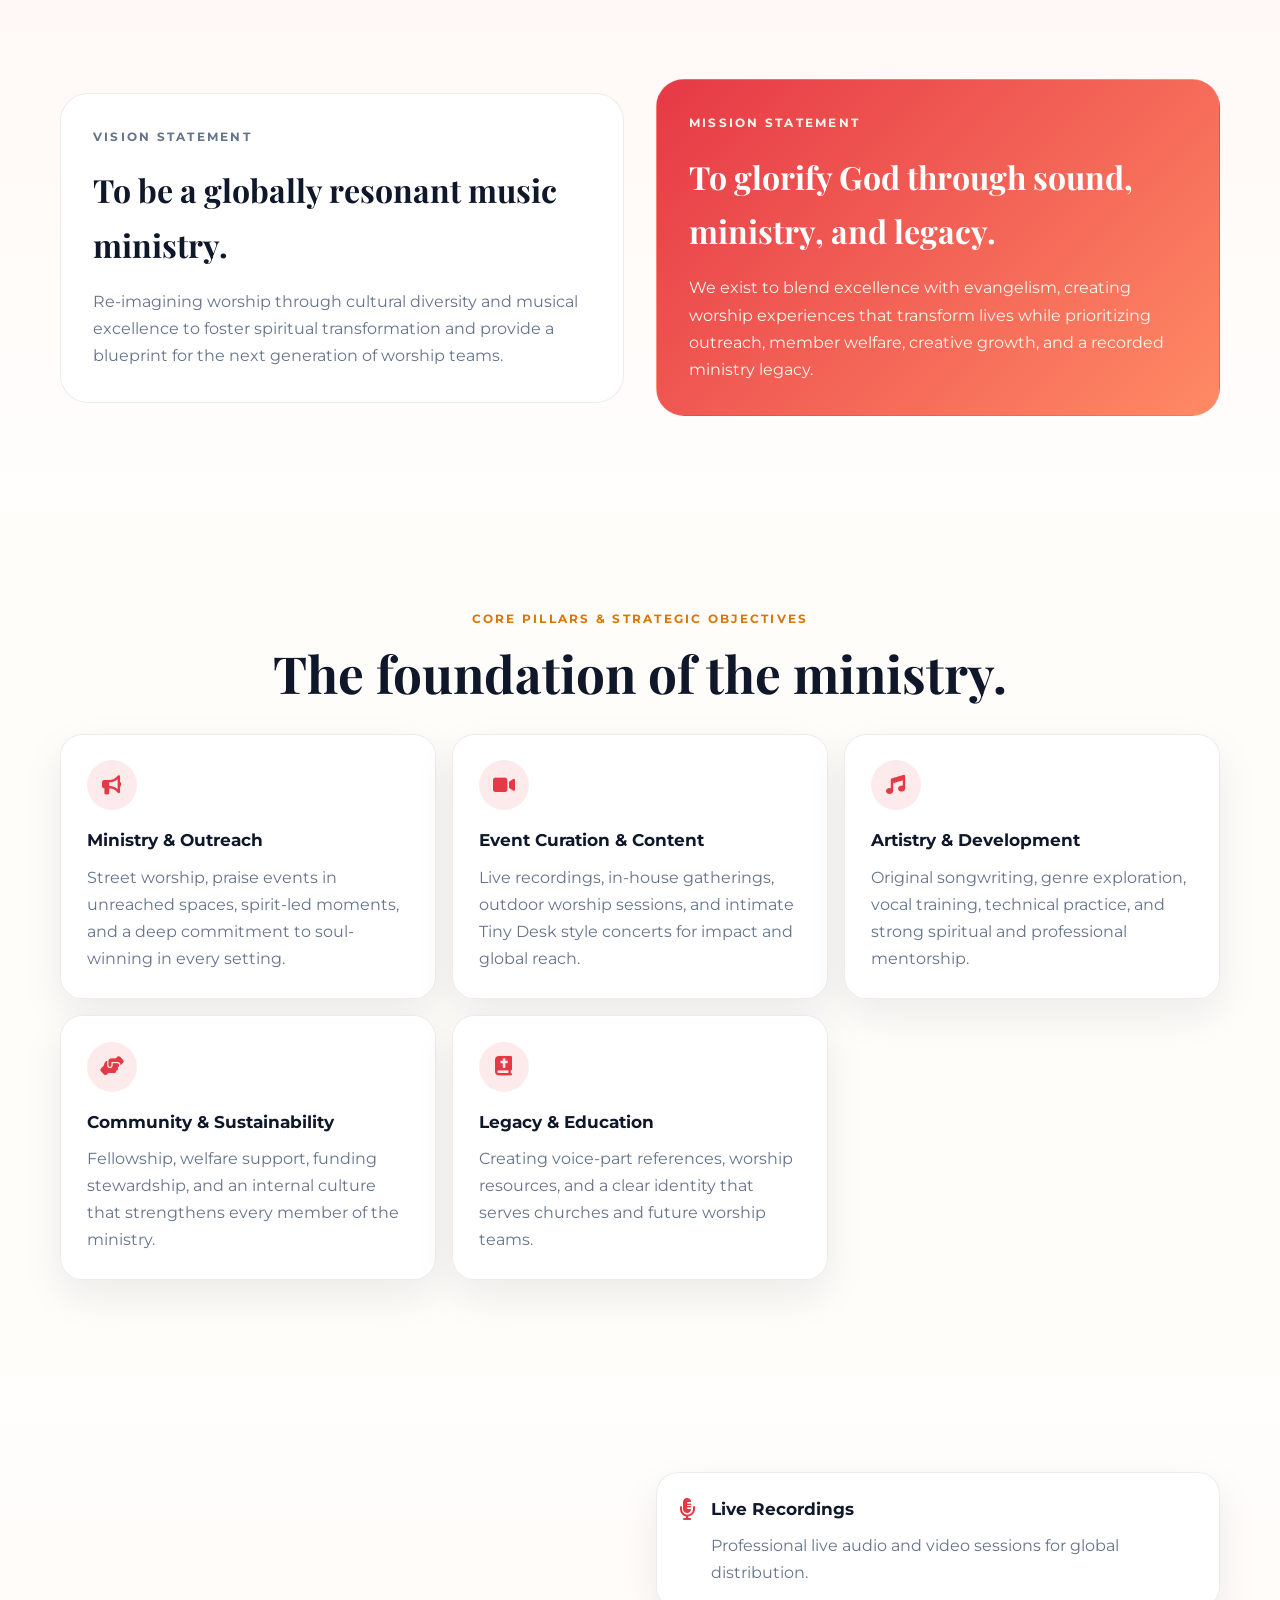
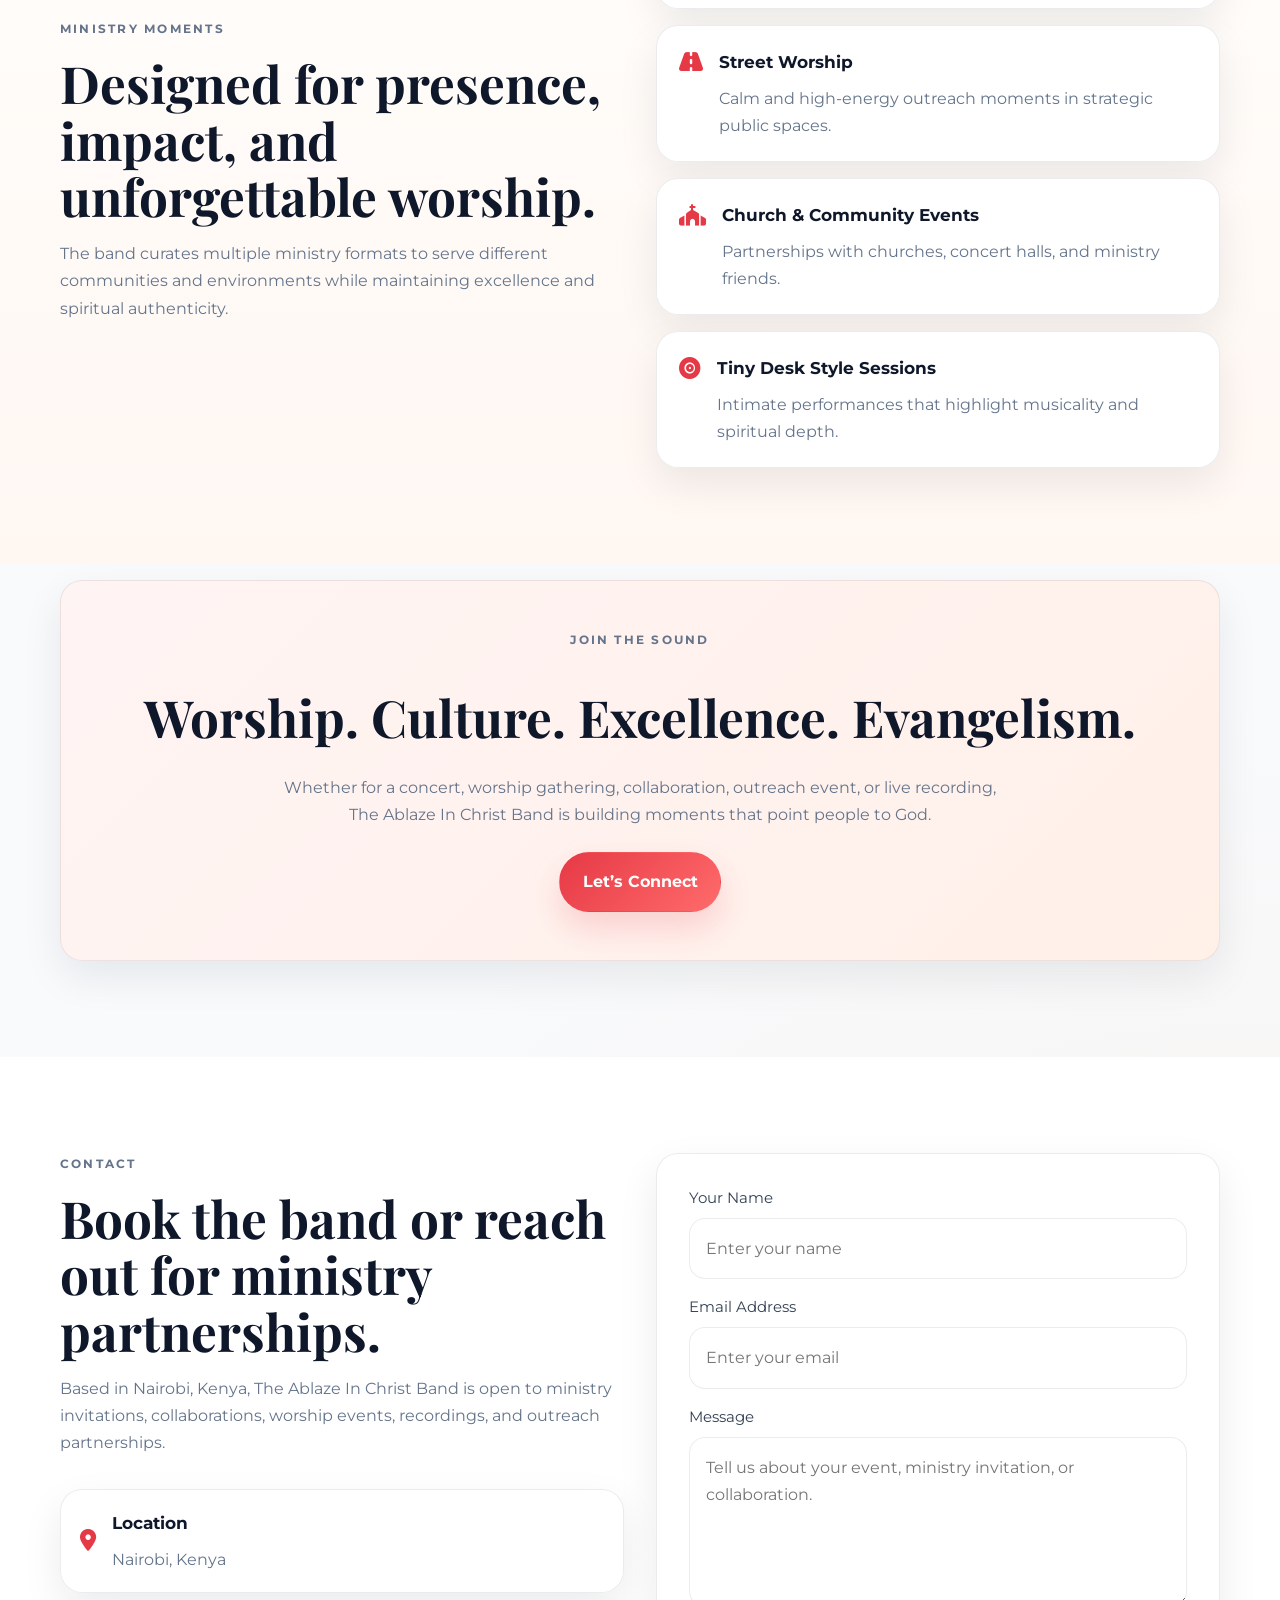
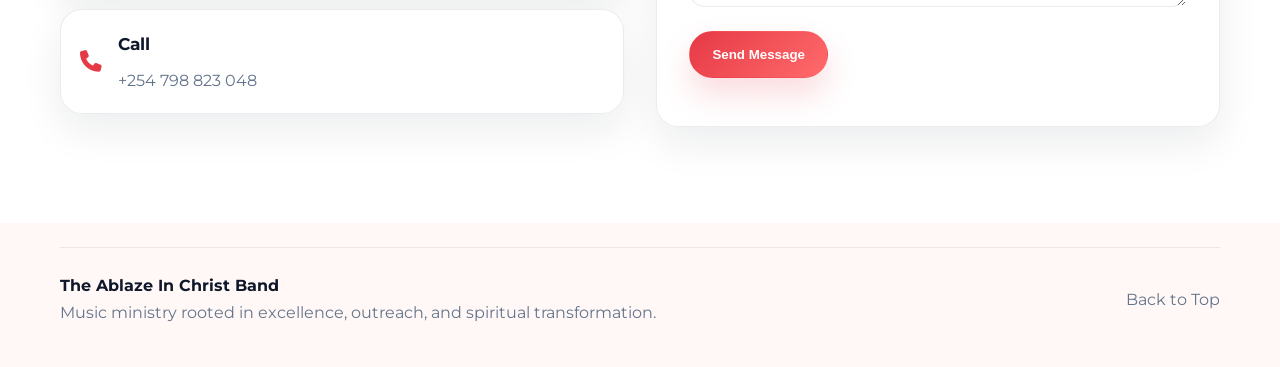
==== commit 64f80e12: "create the navbar" ====
--- a/index.html
+++ b/index.html
@@ -25,12 +25,12 @@
   <nav class="navbar">
     <div class="container nav-container">
       <a href="#top" class="brand">
-        <span class="brand-mark">A</span>
-        <div>
-          <h1>The Ablaze In Christ Band</h1>
-          <p>Nairobi, Kenya</p>
-        </div>
-      </a>
+  <img src="images/logo.png" alt="The Ablazin Christ logo" class="brand-logo" />
+  <div>
+    <h1>The Ablazin Christ</h1>
+    <p>A Symphony of Faith, Light & Frequency</p>
+  </div>
+</a>
 
       <button class="menu-toggle" id="menuToggle" aria-label="Open Menu">
         <span></span>
@@ -156,49 +156,59 @@
 
         <div class="pillars-grid">
           <article class="pillar-card reveal">
-            <span>01</span>
-            <h4>Ministry & Outreach</h4>
-            <p>
-              Street worship, praise events in unreached spaces, spirit-led moments, and a
-              deep commitment to soul-winning in every setting.
-            </p>
-          </article>
-
-          <article class="pillar-card reveal">
-            <span>02</span>
-            <h4>Event Curation & Content</h4>
-            <p>
-              Live recordings, in-house gatherings, outdoor worship sessions, and intimate
-              Tiny Desk style concerts for impact and global reach.
-            </p>
-          </article>
-
-          <article class="pillar-card reveal">
-            <span>03</span>
-            <h4>Artistry & Development</h4>
-            <p>
-              Original songwriting, genre exploration, vocal training, technical practice,
-              and strong spiritual and professional mentorship.
-            </p>
-          </article>
-
-          <article class="pillar-card reveal">
-            <span>04</span>
-            <h4>Community & Sustainability</h4>
-            <p>
-              Fellowship, welfare support, funding stewardship, and an internal culture that
-              strengthens every member of the ministry.
-            </p>
-          </article>
-
-          <article class="pillar-card reveal">
-            <span>05</span>
-            <h4>Legacy & Education</h4>
-            <p>
-              Creating voice-part references, worship resources, and a clear identity that
-              serves churches and future worship teams.
-            </p>
-          </article>
+  <div class="pillar-icon">
+    <i class="fa-solid fa-bullhorn"></i>
+  </div>
+  <h4>Ministry & Outreach</h4>
+  <p>
+    Street worship, praise events in unreached spaces, spirit-led moments, and a
+    deep commitment to soul-winning in every setting.
+  </p>
+</article>
+
+<article class="pillar-card reveal">
+  <div class="pillar-icon">
+    <i class="fa-solid fa-video"></i>
+  </div>
+  <h4>Event Curation & Content</h4>
+  <p>
+    Live recordings, in-house gatherings, outdoor worship sessions, and intimate
+    Tiny Desk style concerts for impact and global reach.
+  </p>
+</article>
+
+<article class="pillar-card reveal">
+  <div class="pillar-icon">
+    <i class="fa-solid fa-music"></i>
+  </div>
+  <h4>Artistry & Development</h4>
+  <p>
+    Original songwriting, genre exploration, vocal training, technical practice,
+    and strong spiritual and professional mentorship.
+  </p>
+</article>
+
+<article class="pillar-card reveal">
+  <div class="pillar-icon">
+    <i class="fa-solid fa-handshake-angle"></i>
+  </div>
+  <h4>Community & Sustainability</h4>
+  <p>
+    Fellowship, welfare support, funding stewardship, and an internal culture that
+    strengthens every member of the ministry.
+  </p>
+</article>
+
+<article class="pillar-card reveal">
+  <div class="pillar-icon">
+    <i class="fa-solid fa-book-bible"></i>
+  </div>
+  <h4>Legacy & Education</h4>
+  <p>
+    Creating voice-part references, worship resources, and a clear identity that
+    serves churches and future worship teams.
+  </p>
+</article>
         </div>
       </div>
     </section>
--- a/style.css
+++ b/style.css
@@ -633,4 +633,34 @@
   .contact-form {
     padding: 1.4rem;
   }
+}
+
+.pillar-icon {
+  width: 50px;
+  height: 50px;
+  border-radius: 50%;
+  display: flex;
+  align-items: center;
+  justify-content: center;
+  background: rgba(230, 57, 70, 0.1);
+  margin-bottom: 1rem;
+}
+
+.pillar-icon i {
+  font-size: 1.2rem;
+  color: var(--primary);
+}
+.brand-logo {
+  width: 58px;
+  height: 58px;
+  object-fit: contain;
+  border-radius: 50%;
+  box-shadow: 0 0 18px rgba(125, 211, 252, 0.35);
+}
+
+.hero-logo {
+  width: min(220px, 55vw);
+  display: block;
+  margin-bottom: 1.2rem;
+  filter: drop-shadow(0 0 22px rgba(125, 211, 252, 0.35));
 }
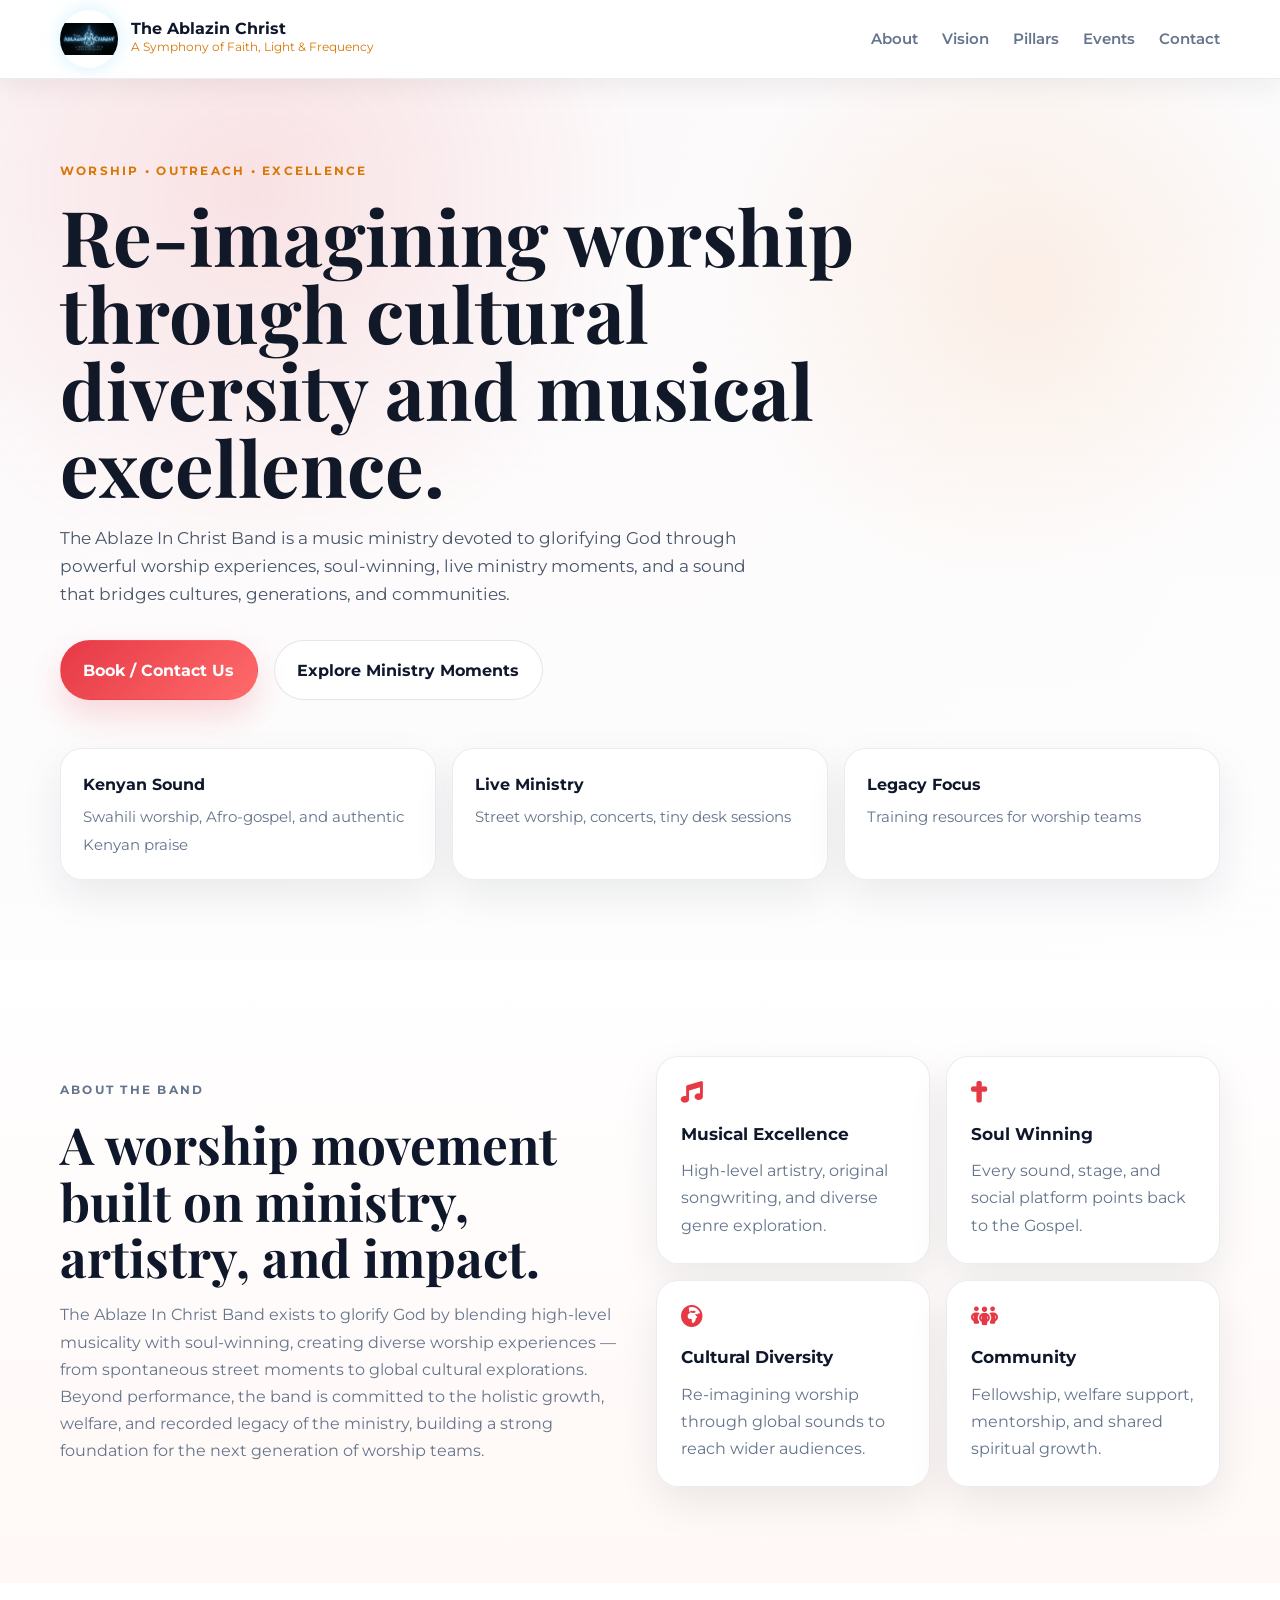
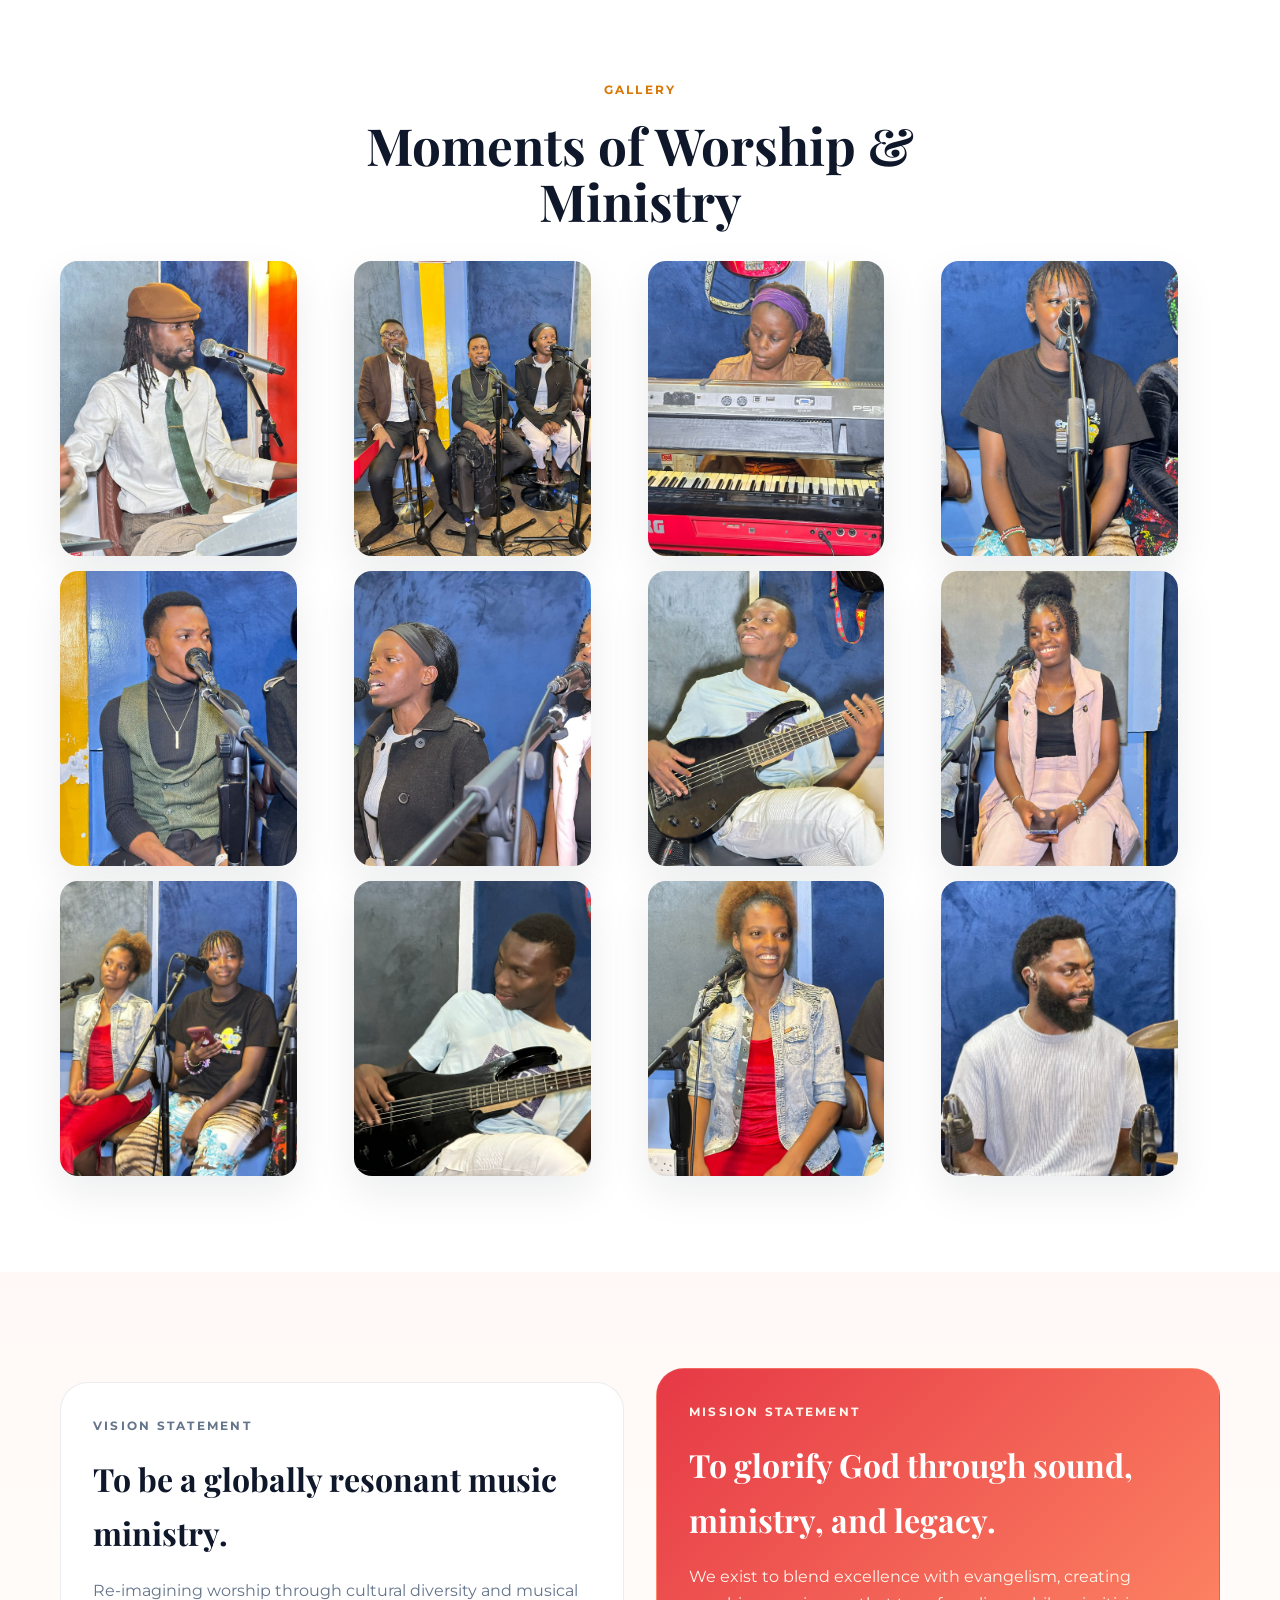
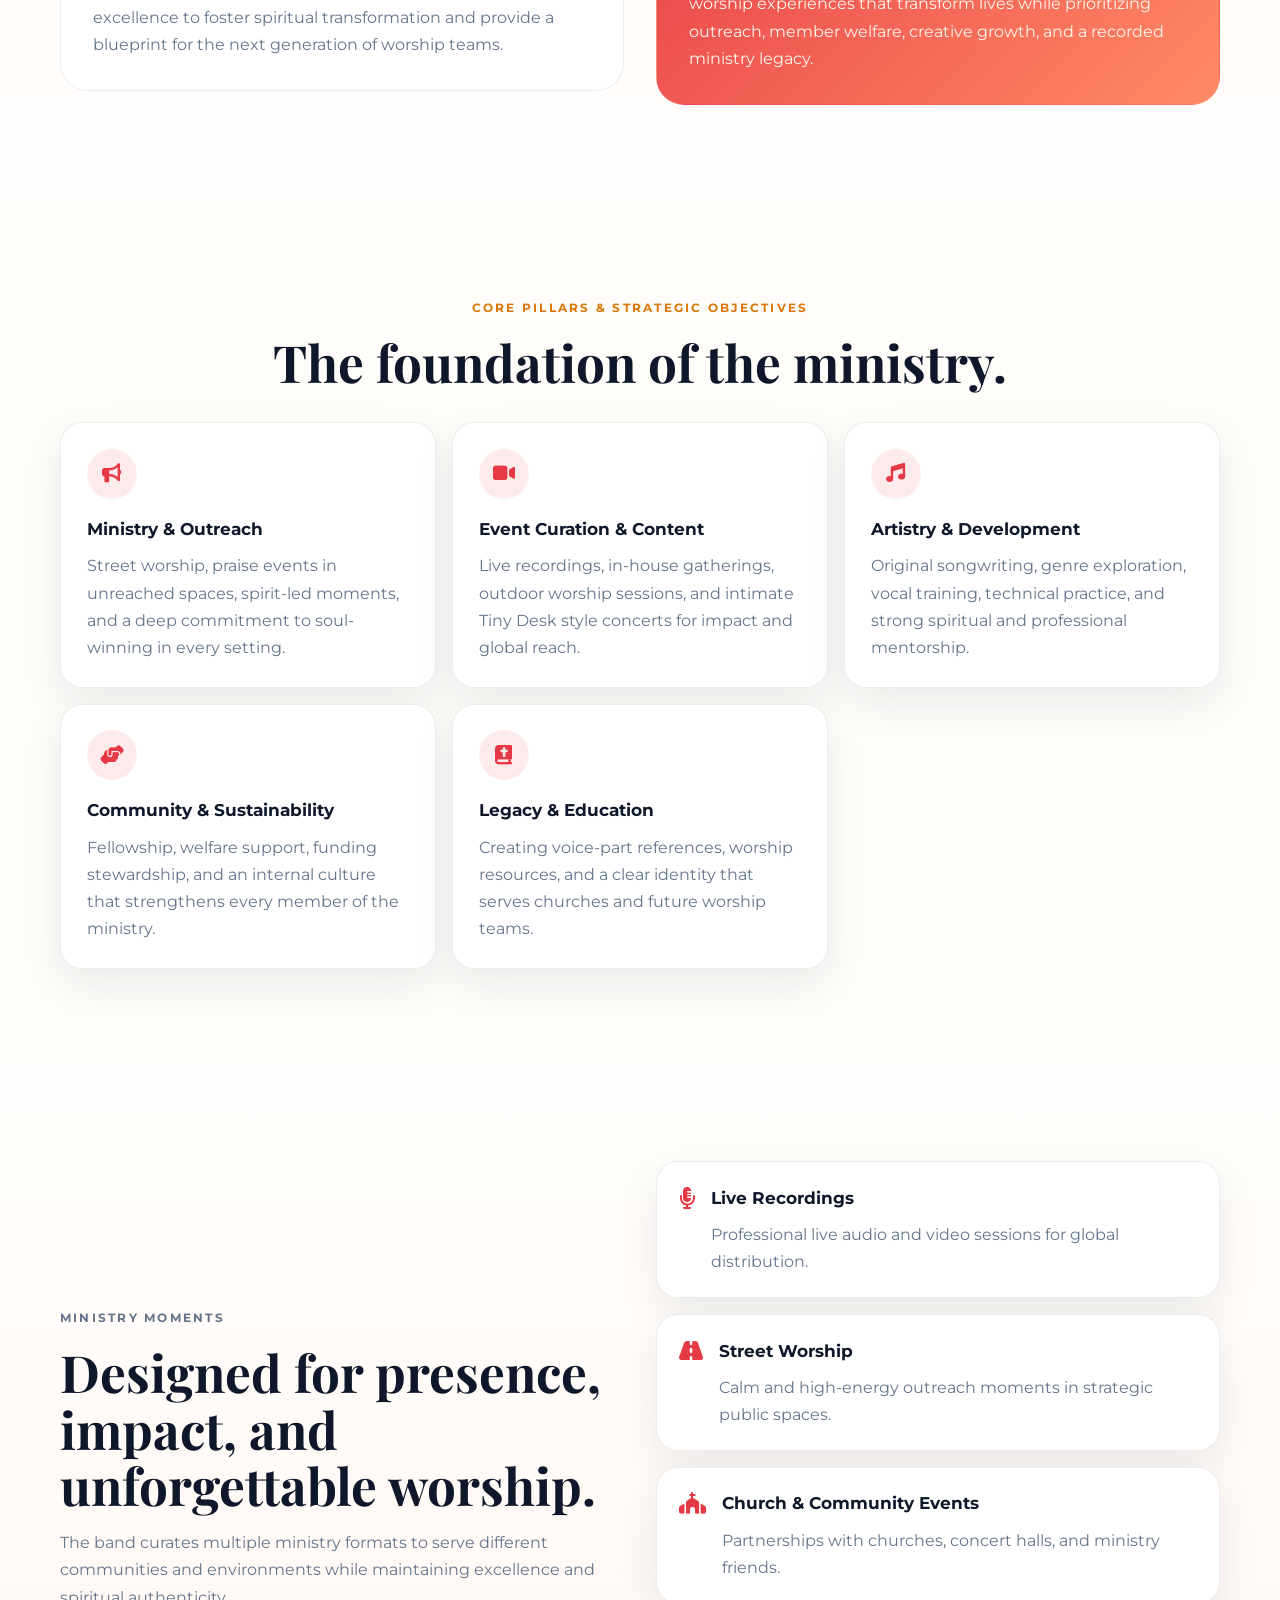
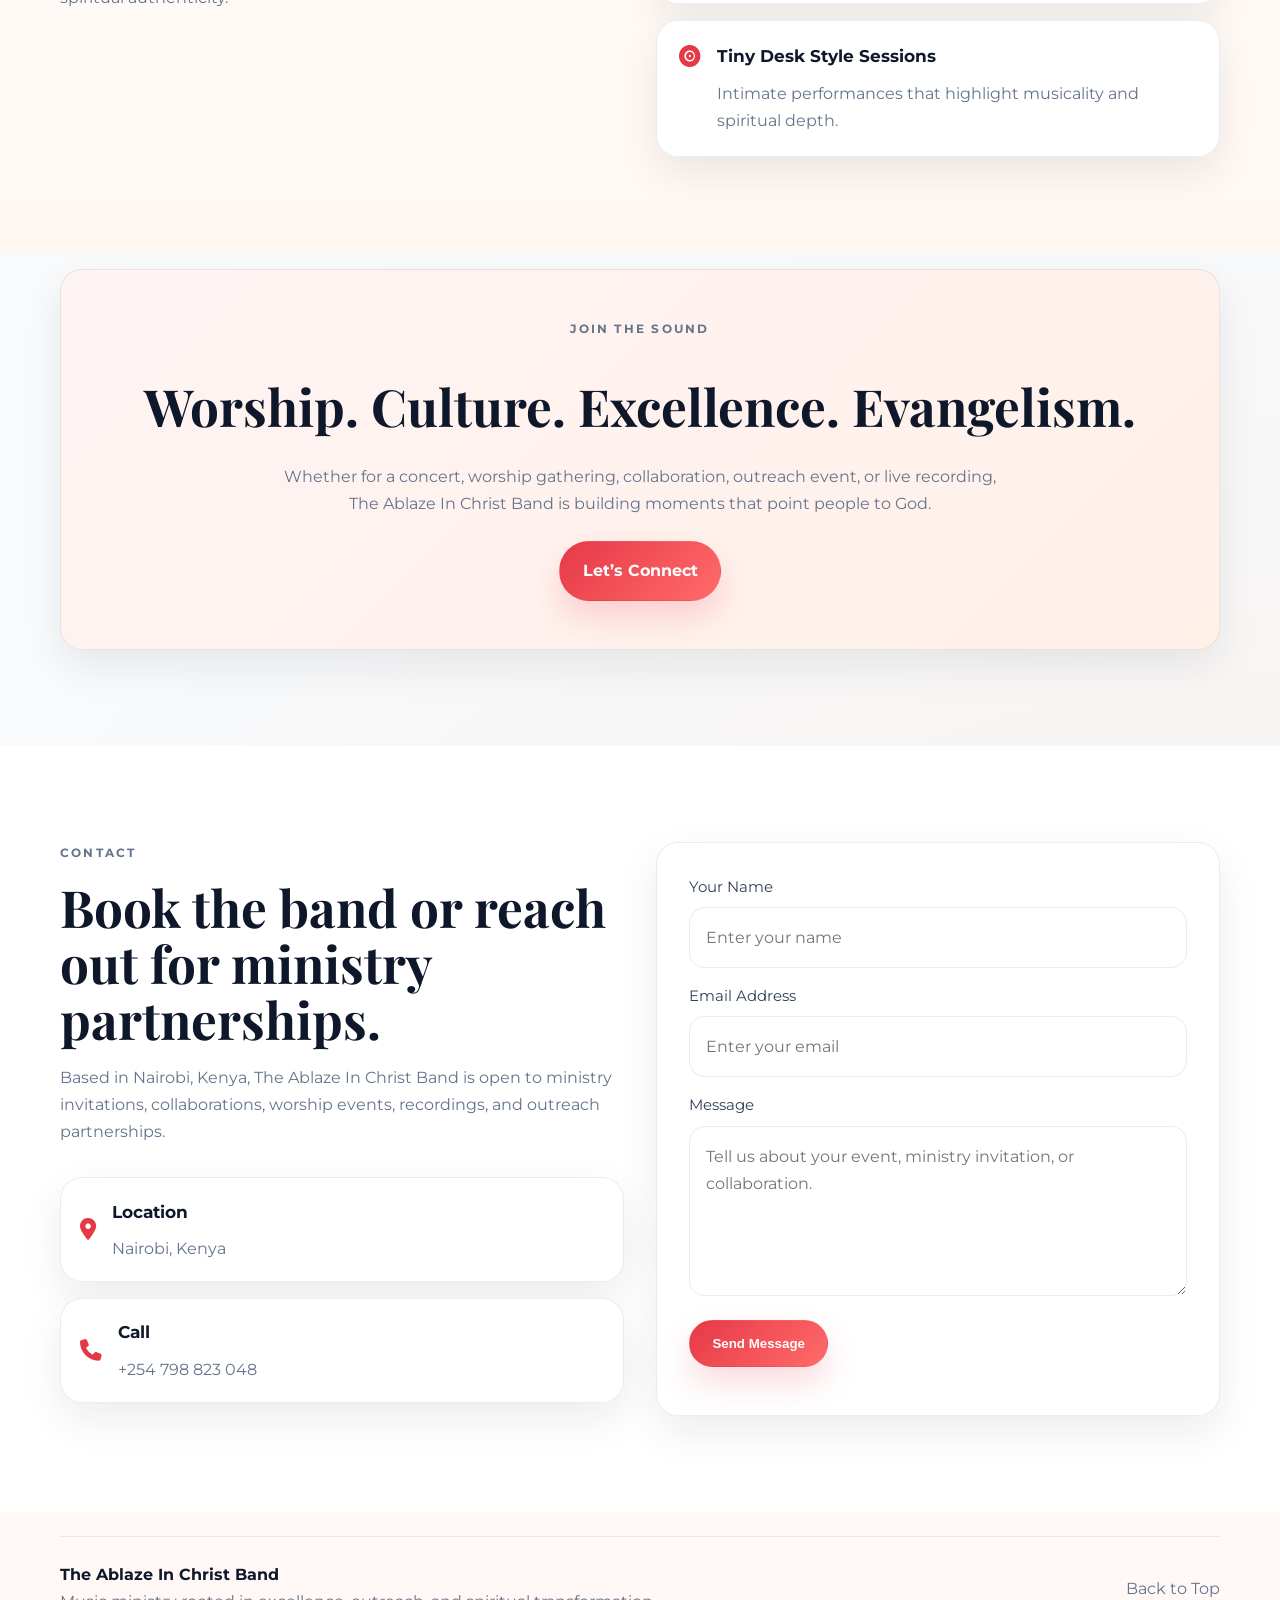
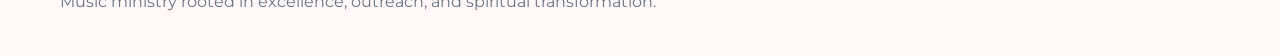
==== commit 73f25c80: "add gallery section" ====
--- a/index.html
+++ b/index.html
@@ -123,6 +123,30 @@
       </div>
     </section>
 
+    <section class="section gallery-section" id="gallery">
+  <div class="container">
+    <div class="section-head center">
+      <p class="section-tag">Gallery</p>
+      <h3 class="section-title">Moments of Worship & Ministry</h3>
+    </div>
+
+    <div class="gallery-grid">
+      <img src="images/A2.jpeg" alt="Band ministry">
+      <img src="images/A1.jpeg" alt="Band ministry">
+      <img src="images/A3.jpeg" alt="Band ministry">
+      <img src="images/A10.jpeg" alt="Band ministry">
+      <img src="images/A5.jpeg" alt="Band ministry">
+      <img src="images/A6.jpeg" alt="Band ministry">
+      <img src="images/A7.jpeg" alt="Band ministry">
+      <img src="images/A8.jpeg" alt="Band ministry">
+      <img src="images/A14.jpeg" alt="Band ministry">
+      <img src="images/A13.jpeg" alt="Band ministry">
+      <img src="images/A11.jpeg" alt="Band ministry">
+      <img src="images/A12.jpeg" alt="Band ministry">
+    </div>
+  </div>
+</section>
+
     <section class="section split-section" id="vision">
       <div class="container split-layout">
         <article class="panel panel-dark reveal">
--- a/style.css
+++ b/style.css
@@ -663,4 +663,42 @@
   display: block;
   margin-bottom: 1.2rem;
   filter: drop-shadow(0 0 22px rgba(125, 211, 252, 0.35));
+}
+.gallery-section {
+  background: #fff;
+}
+
+.gallery-grid {
+  display: grid;
+  grid-template-columns: repeat(auto-fill, minmax(250px, 1fr));
+  gap: 15px;
+}
+
+.gallery-grid img {
+  width: 85%;
+  height: 295px;
+  object-fit: cover;
+  border-radius: 18px;
+  box-shadow: var(--shadow);
+  transition: 0.3s ease;
+  cursor: pointer;
+}
+
+.gallery-grid img:hover {
+  transform: scale(1.04);
+}
+/* Tablets */
+@media (max-width: 860px) {
+  .gallery-grid img {
+    width: 100%;
+    height: 350px;
+  }
+}
+
+/* Phones */
+@media (max-width: 560px) {
+  .gallery-grid img {
+    width: 85%;
+    height: 410px;
+  }
 }
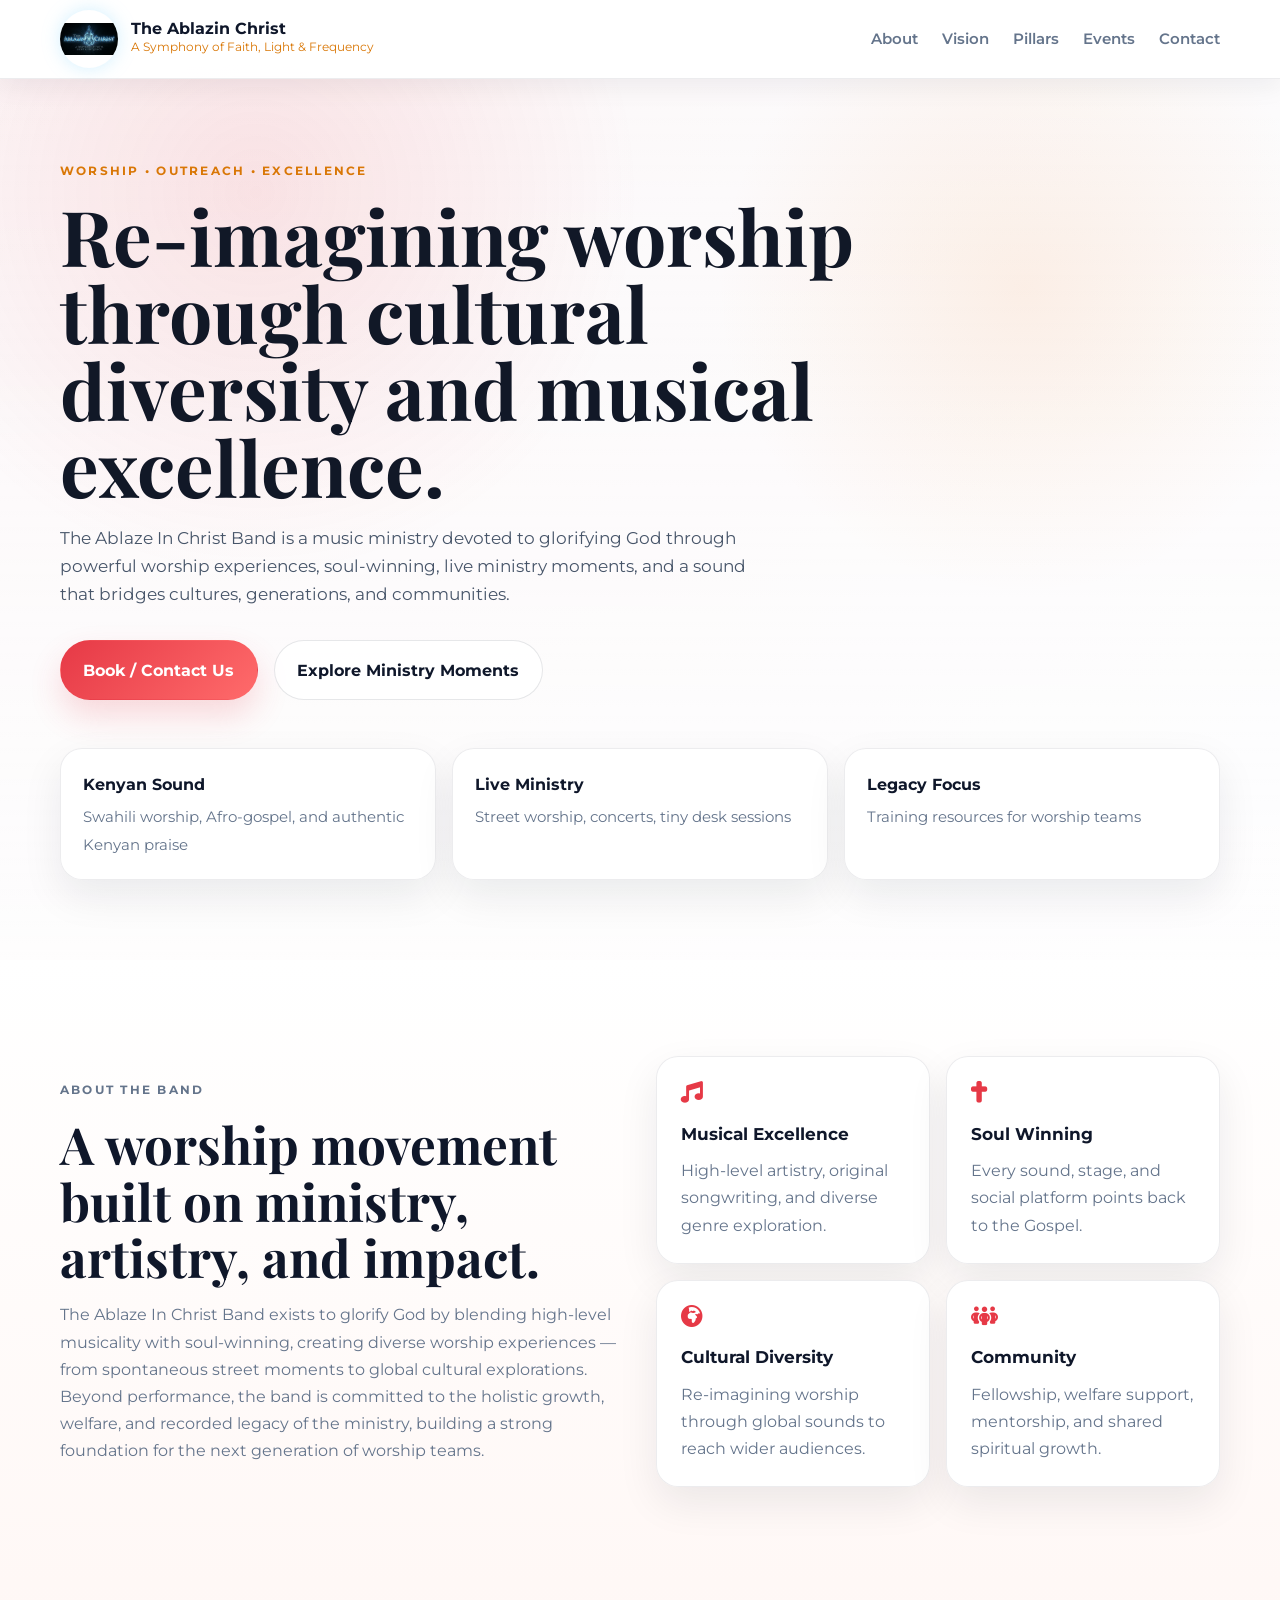
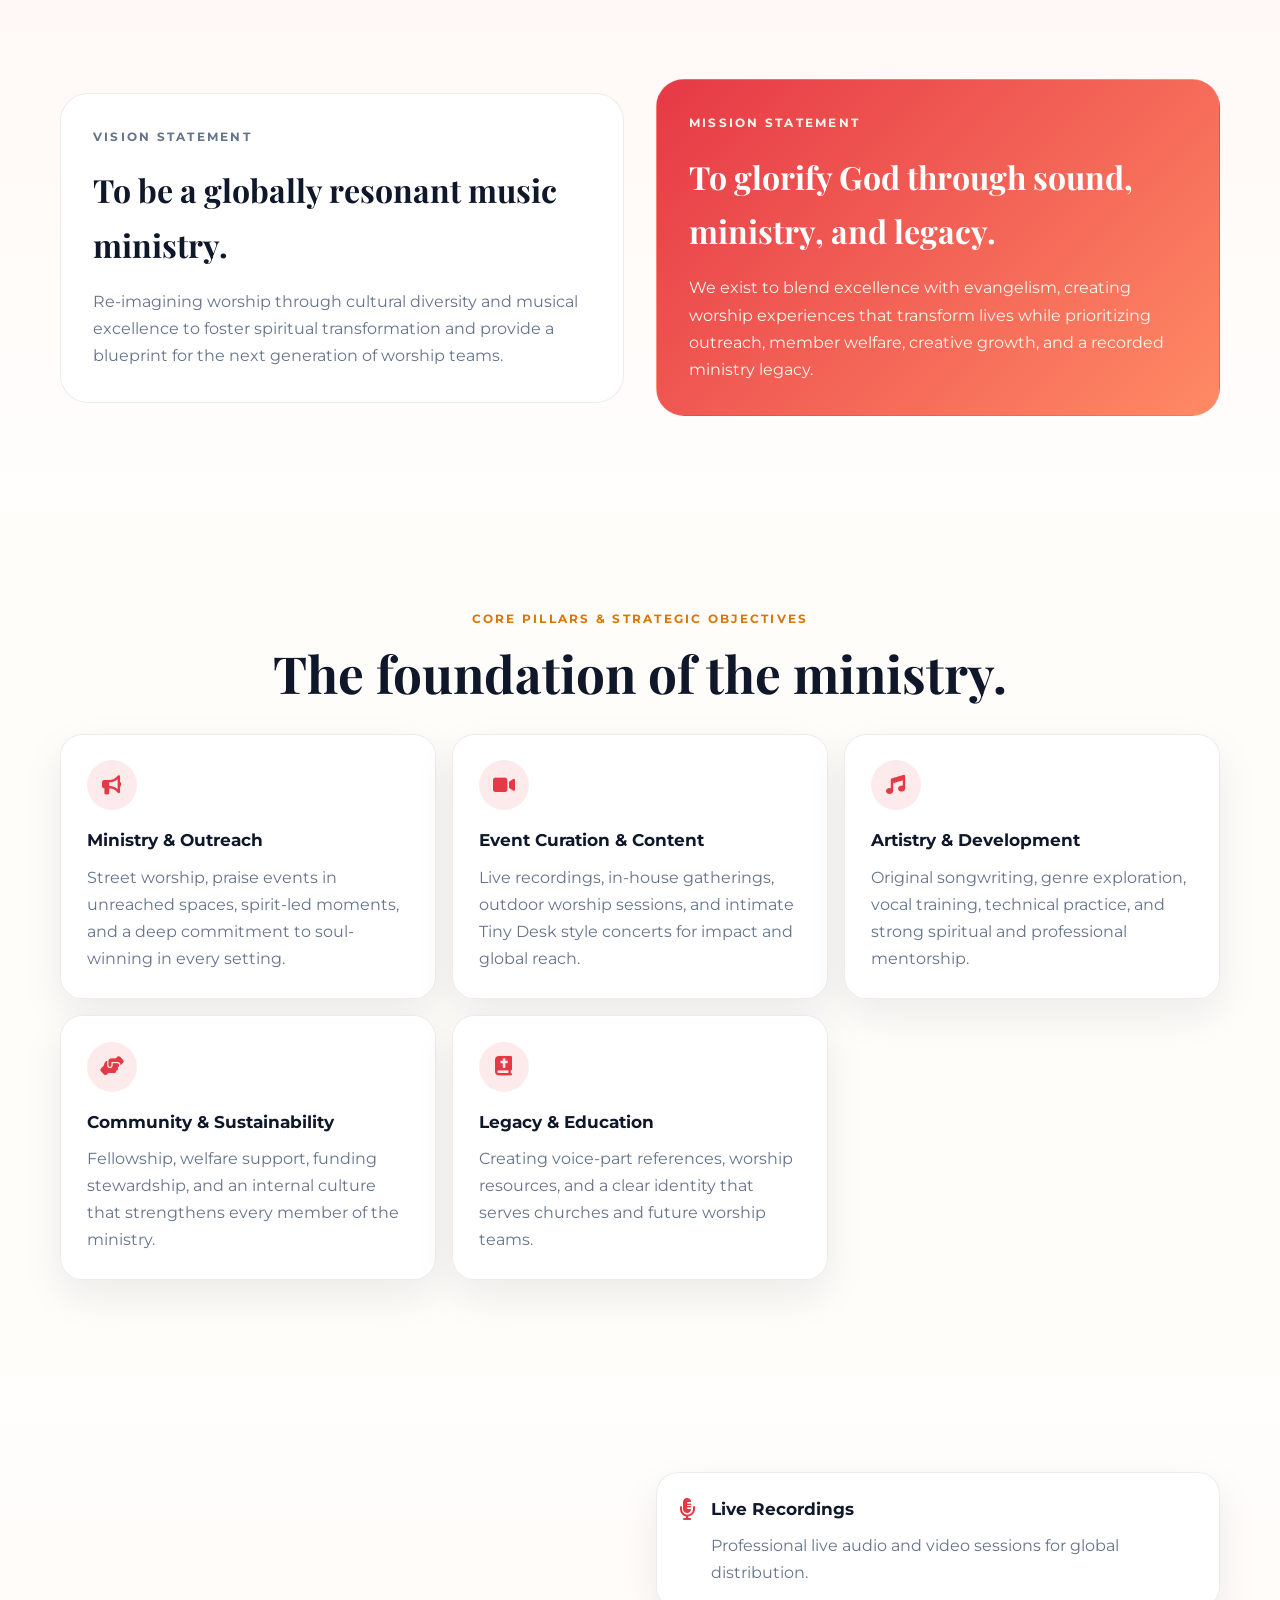
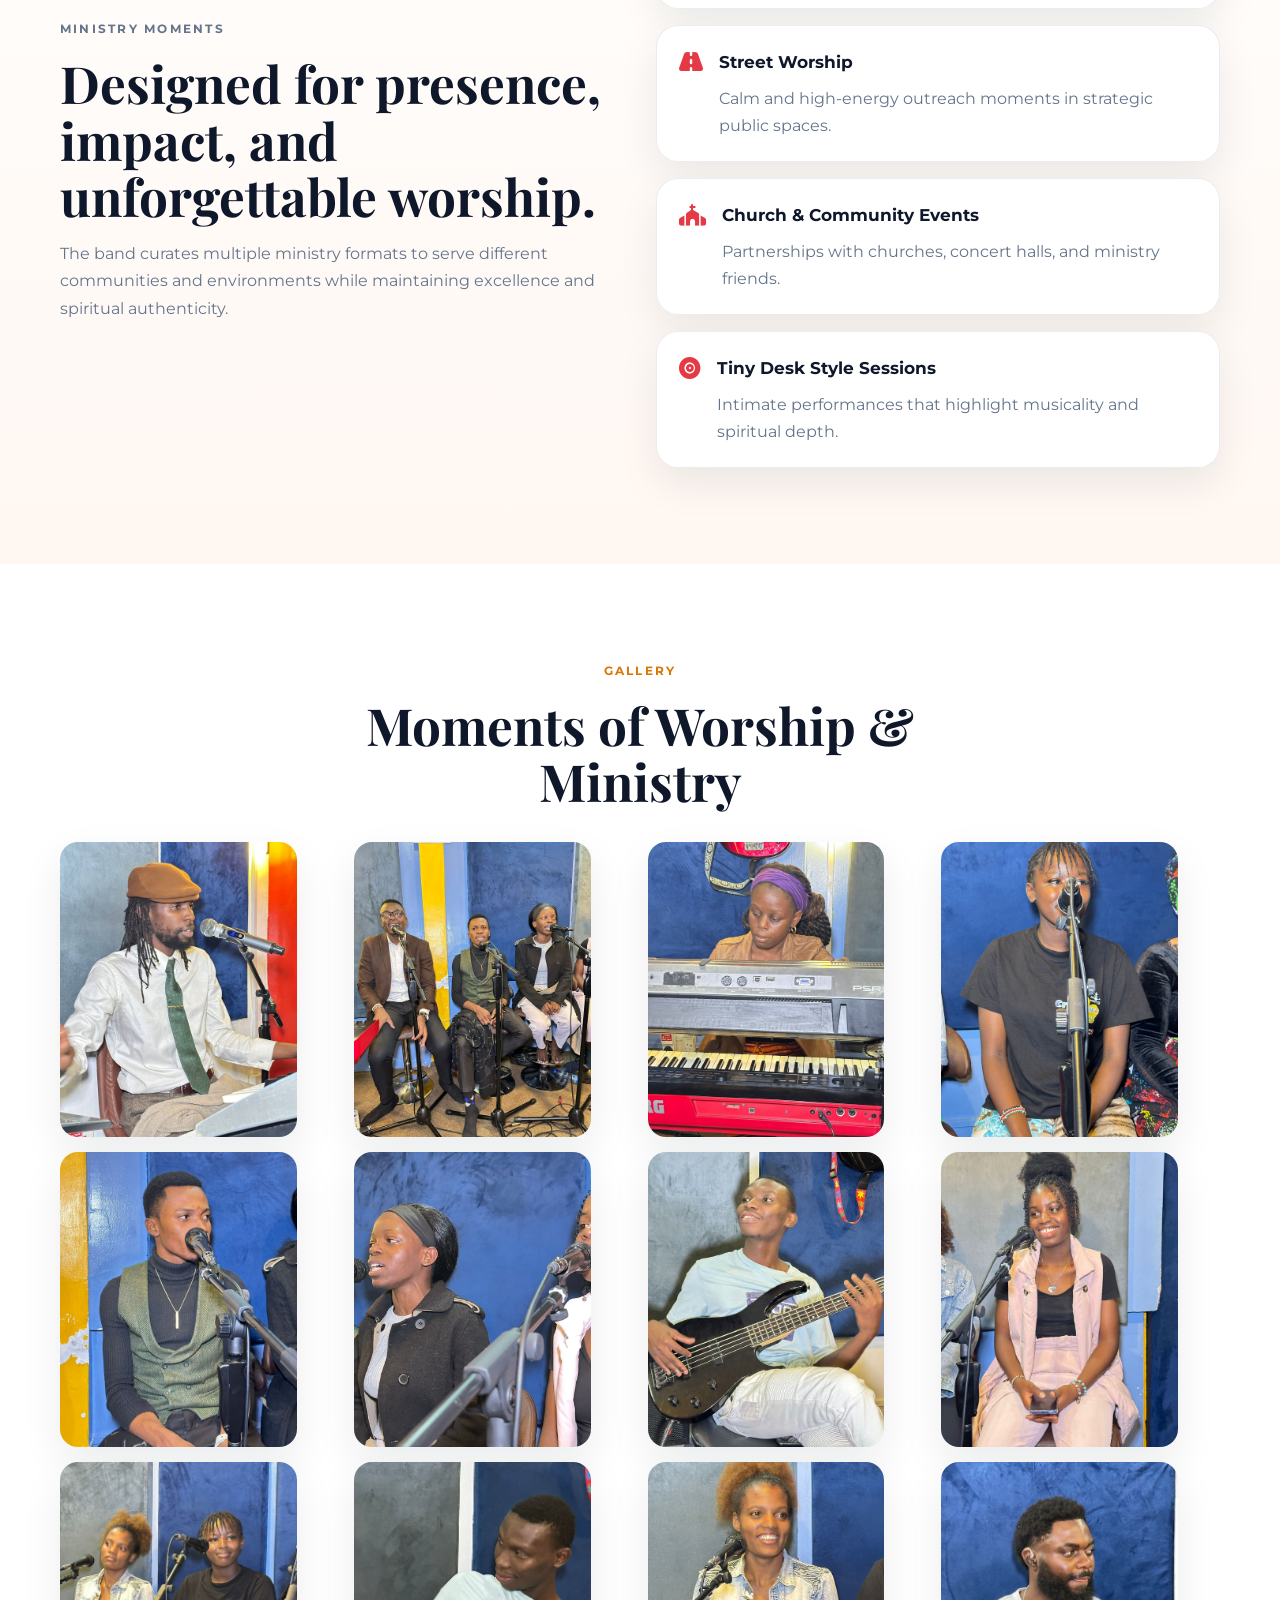
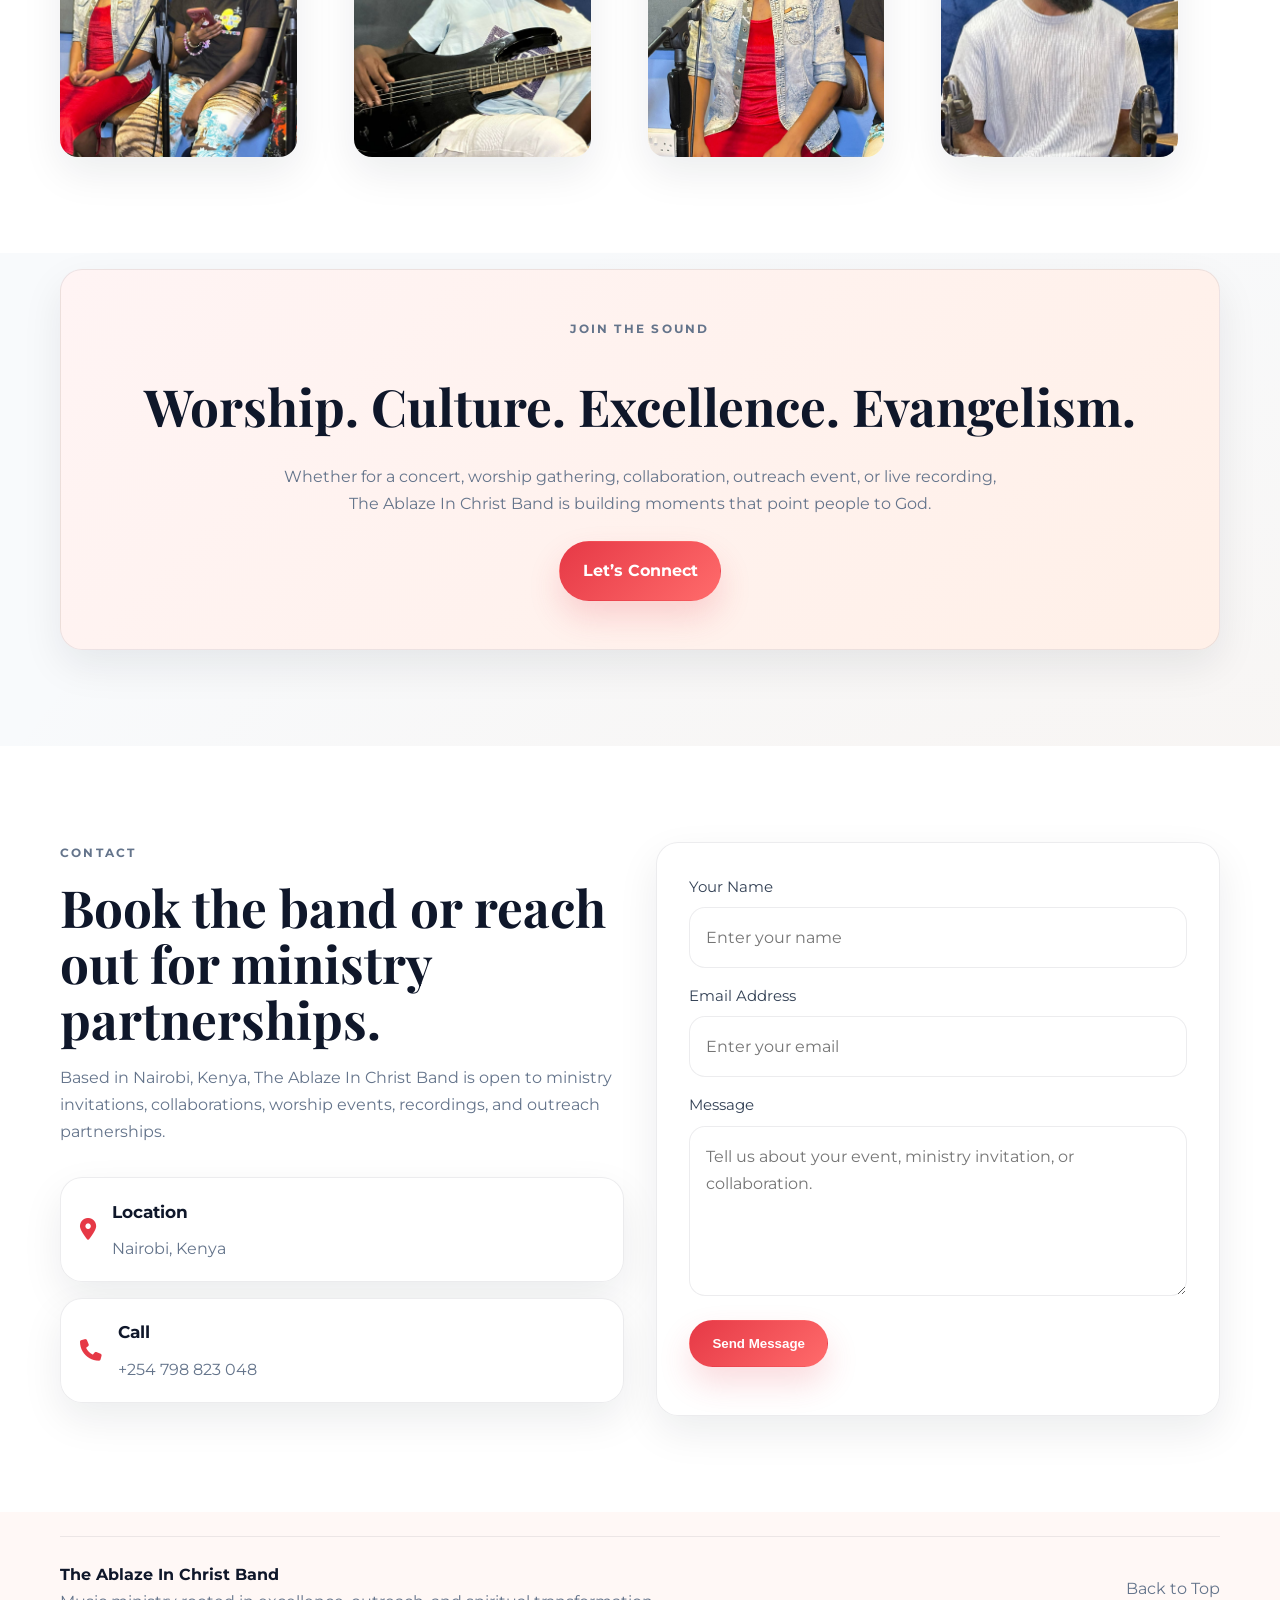
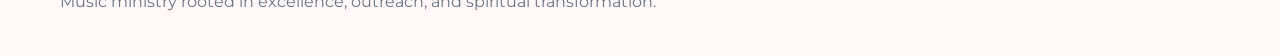
==== commit 02e2bb0b: "add gallery section" ====
--- a/index.html
+++ b/index.html
@@ -123,6 +123,141 @@
       </div>
     </section>
 
+    <section class="section split-section" id="vision">
+      <div class="container split-layout">
+        <article class="panel panel-dark reveal">
+          <p class="section-tag">Vision Statement</p>
+          <h3>To be a globally resonant music ministry.</h3>
+          <p>
+            Re-imagining worship through cultural diversity and musical excellence to foster
+            spiritual transformation and provide a blueprint for the next generation of
+            worship teams.
+          </p>
+        </article>
+
+        <article class="panel panel-accent reveal">
+          <p class="section-tag">Mission Statement</p>
+          <h3>To glorify God through sound, ministry, and legacy.</h3>
+          <p>
+            We exist to blend excellence with evangelism, creating worship experiences that
+            transform lives while prioritizing outreach, member welfare, creative growth,
+            and a recorded ministry legacy.
+          </p>
+        </article>
+      </div>
+    </section>
+
+    <section class="section pillars-section" id="pillars">
+      <div class="container">
+        <div class="section-head center">
+          <p class="section-tag">Core Pillars & Strategic Objectives</p>
+          <h3 class="section-title">The foundation of the ministry.</h3>
+        </div>
+
+        <div class="pillars-grid">
+          <article class="pillar-card reveal">
+  <div class="pillar-icon">
+    <i class="fa-solid fa-bullhorn"></i>
+  </div>
+  <h4>Ministry & Outreach</h4>
+  <p>
+    Street worship, praise events in unreached spaces, spirit-led moments, and a
+    deep commitment to soul-winning in every setting.
+  </p>
+</article>
+
+<article class="pillar-card reveal">
+  <div class="pillar-icon">
+    <i class="fa-solid fa-video"></i>
+  </div>
+  <h4>Event Curation & Content</h4>
+  <p>
+    Live recordings, in-house gatherings, outdoor worship sessions, and intimate
+    Tiny Desk style concerts for impact and global reach.
+  </p>
+</article>
+
+<article class="pillar-card reveal">
+  <div class="pillar-icon">
+    <i class="fa-solid fa-music"></i>
+  </div>
+  <h4>Artistry & Development</h4>
+  <p>
+    Original songwriting, genre exploration, vocal training, technical practice,
+    and strong spiritual and professional mentorship.
+  </p>
+</article>
+
+<article class="pillar-card reveal">
+  <div class="pillar-icon">
+    <i class="fa-solid fa-handshake-angle"></i>
+  </div>
+  <h4>Community & Sustainability</h4>
+  <p>
+    Fellowship, welfare support, funding stewardship, and an internal culture that
+    strengthens every member of the ministry.
+  </p>
+</article>
+
+<article class="pillar-card reveal">
+  <div class="pillar-icon">
+    <i class="fa-solid fa-book-bible"></i>
+  </div>
+  <h4>Legacy & Education</h4>
+  <p>
+    Creating voice-part references, worship resources, and a clear identity that
+    serves churches and future worship teams.
+  </p>
+</article>
+        </div>
+      </div>
+    </section>
+
+    <section class="section events-section" id="events">
+      <div class="container grid-2 events-layout">
+        <div>
+          <p class="section-tag">Ministry Moments</p>
+          <h3 class="section-title">Designed for presence, impact, and unforgettable worship.</h3>
+          <p>
+            The band curates multiple ministry formats to serve different communities and
+            environments while maintaining excellence and spiritual authenticity.
+          </p>
+        </div>
+
+        <div class="events-list">
+          <article class="event-item reveal">
+            <i class="fa-solid fa-microphone-lines"></i>
+            <div>
+              <h4>Live Recordings</h4>
+              <p>Professional live audio and video sessions for global distribution.</p>
+            </div>
+          </article>
+          <article class="event-item reveal">
+            <i class="fa-solid fa-road"></i>
+            <div>
+              <h4>Street Worship</h4>
+              <p>Calm and high-energy outreach moments in strategic public spaces.</p>
+            </div>
+          </article>
+          <article class="event-item reveal">
+            <i class="fa-solid fa-church"></i>
+            <div>
+              <h4>Church & Community Events</h4>
+              <p>Partnerships with churches, concert halls, and ministry friends.</p>
+            </div>
+          </article>
+          <article class="event-item reveal">
+            <i class="fa-solid fa-record-vinyl"></i>
+            <div>
+              <h4>Tiny Desk Style Sessions</h4>
+              <p>Intimate performances that highlight musicality and spiritual depth.</p>
+            </div>
+          </article>
+        </div>
+      </div>
+    </section>
+
+    
     <section class="section gallery-section" id="gallery">
   <div class="container">
     <div class="section-head center">
@@ -146,140 +281,6 @@
     </div>
   </div>
 </section>
-
-    <section class="section split-section" id="vision">
-      <div class="container split-layout">
-        <article class="panel panel-dark reveal">
-          <p class="section-tag">Vision Statement</p>
-          <h3>To be a globally resonant music ministry.</h3>
-          <p>
-            Re-imagining worship through cultural diversity and musical excellence to foster
-            spiritual transformation and provide a blueprint for the next generation of
-            worship teams.
-          </p>
-        </article>
-
-        <article class="panel panel-accent reveal">
-          <p class="section-tag">Mission Statement</p>
-          <h3>To glorify God through sound, ministry, and legacy.</h3>
-          <p>
-            We exist to blend excellence with evangelism, creating worship experiences that
-            transform lives while prioritizing outreach, member welfare, creative growth,
-            and a recorded ministry legacy.
-          </p>
-        </article>
-      </div>
-    </section>
-
-    <section class="section pillars-section" id="pillars">
-      <div class="container">
-        <div class="section-head center">
-          <p class="section-tag">Core Pillars & Strategic Objectives</p>
-          <h3 class="section-title">The foundation of the ministry.</h3>
-        </div>
-
-        <div class="pillars-grid">
-          <article class="pillar-card reveal">
-  <div class="pillar-icon">
-    <i class="fa-solid fa-bullhorn"></i>
-  </div>
-  <h4>Ministry & Outreach</h4>
-  <p>
-    Street worship, praise events in unreached spaces, spirit-led moments, and a
-    deep commitment to soul-winning in every setting.
-  </p>
-</article>
-
-<article class="pillar-card reveal">
-  <div class="pillar-icon">
-    <i class="fa-solid fa-video"></i>
-  </div>
-  <h4>Event Curation & Content</h4>
-  <p>
-    Live recordings, in-house gatherings, outdoor worship sessions, and intimate
-    Tiny Desk style concerts for impact and global reach.
-  </p>
-</article>
-
-<article class="pillar-card reveal">
-  <div class="pillar-icon">
-    <i class="fa-solid fa-music"></i>
-  </div>
-  <h4>Artistry & Development</h4>
-  <p>
-    Original songwriting, genre exploration, vocal training, technical practice,
-    and strong spiritual and professional mentorship.
-  </p>
-</article>
-
-<article class="pillar-card reveal">
-  <div class="pillar-icon">
-    <i class="fa-solid fa-handshake-angle"></i>
-  </div>
-  <h4>Community & Sustainability</h4>
-  <p>
-    Fellowship, welfare support, funding stewardship, and an internal culture that
-    strengthens every member of the ministry.
-  </p>
-</article>
-
-<article class="pillar-card reveal">
-  <div class="pillar-icon">
-    <i class="fa-solid fa-book-bible"></i>
-  </div>
-  <h4>Legacy & Education</h4>
-  <p>
-    Creating voice-part references, worship resources, and a clear identity that
-    serves churches and future worship teams.
-  </p>
-</article>
-        </div>
-      </div>
-    </section>
-
-    <section class="section events-section" id="events">
-      <div class="container grid-2 events-layout">
-        <div>
-          <p class="section-tag">Ministry Moments</p>
-          <h3 class="section-title">Designed for presence, impact, and unforgettable worship.</h3>
-          <p>
-            The band curates multiple ministry formats to serve different communities and
-            environments while maintaining excellence and spiritual authenticity.
-          </p>
-        </div>
-
-        <div class="events-list">
-          <article class="event-item reveal">
-            <i class="fa-solid fa-microphone-lines"></i>
-            <div>
-              <h4>Live Recordings</h4>
-              <p>Professional live audio and video sessions for global distribution.</p>
-            </div>
-          </article>
-          <article class="event-item reveal">
-            <i class="fa-solid fa-road"></i>
-            <div>
-              <h4>Street Worship</h4>
-              <p>Calm and high-energy outreach moments in strategic public spaces.</p>
-            </div>
-          </article>
-          <article class="event-item reveal">
-            <i class="fa-solid fa-church"></i>
-            <div>
-              <h4>Church & Community Events</h4>
-              <p>Partnerships with churches, concert halls, and ministry friends.</p>
-            </div>
-          </article>
-          <article class="event-item reveal">
-            <i class="fa-solid fa-record-vinyl"></i>
-            <div>
-              <h4>Tiny Desk Style Sessions</h4>
-              <p>Intimate performances that highlight musicality and spiritual depth.</p>
-            </div>
-          </article>
-        </div>
-      </div>
-    </section>
 
     <section class="section cta-section">
       <div class="container cta-box reveal">
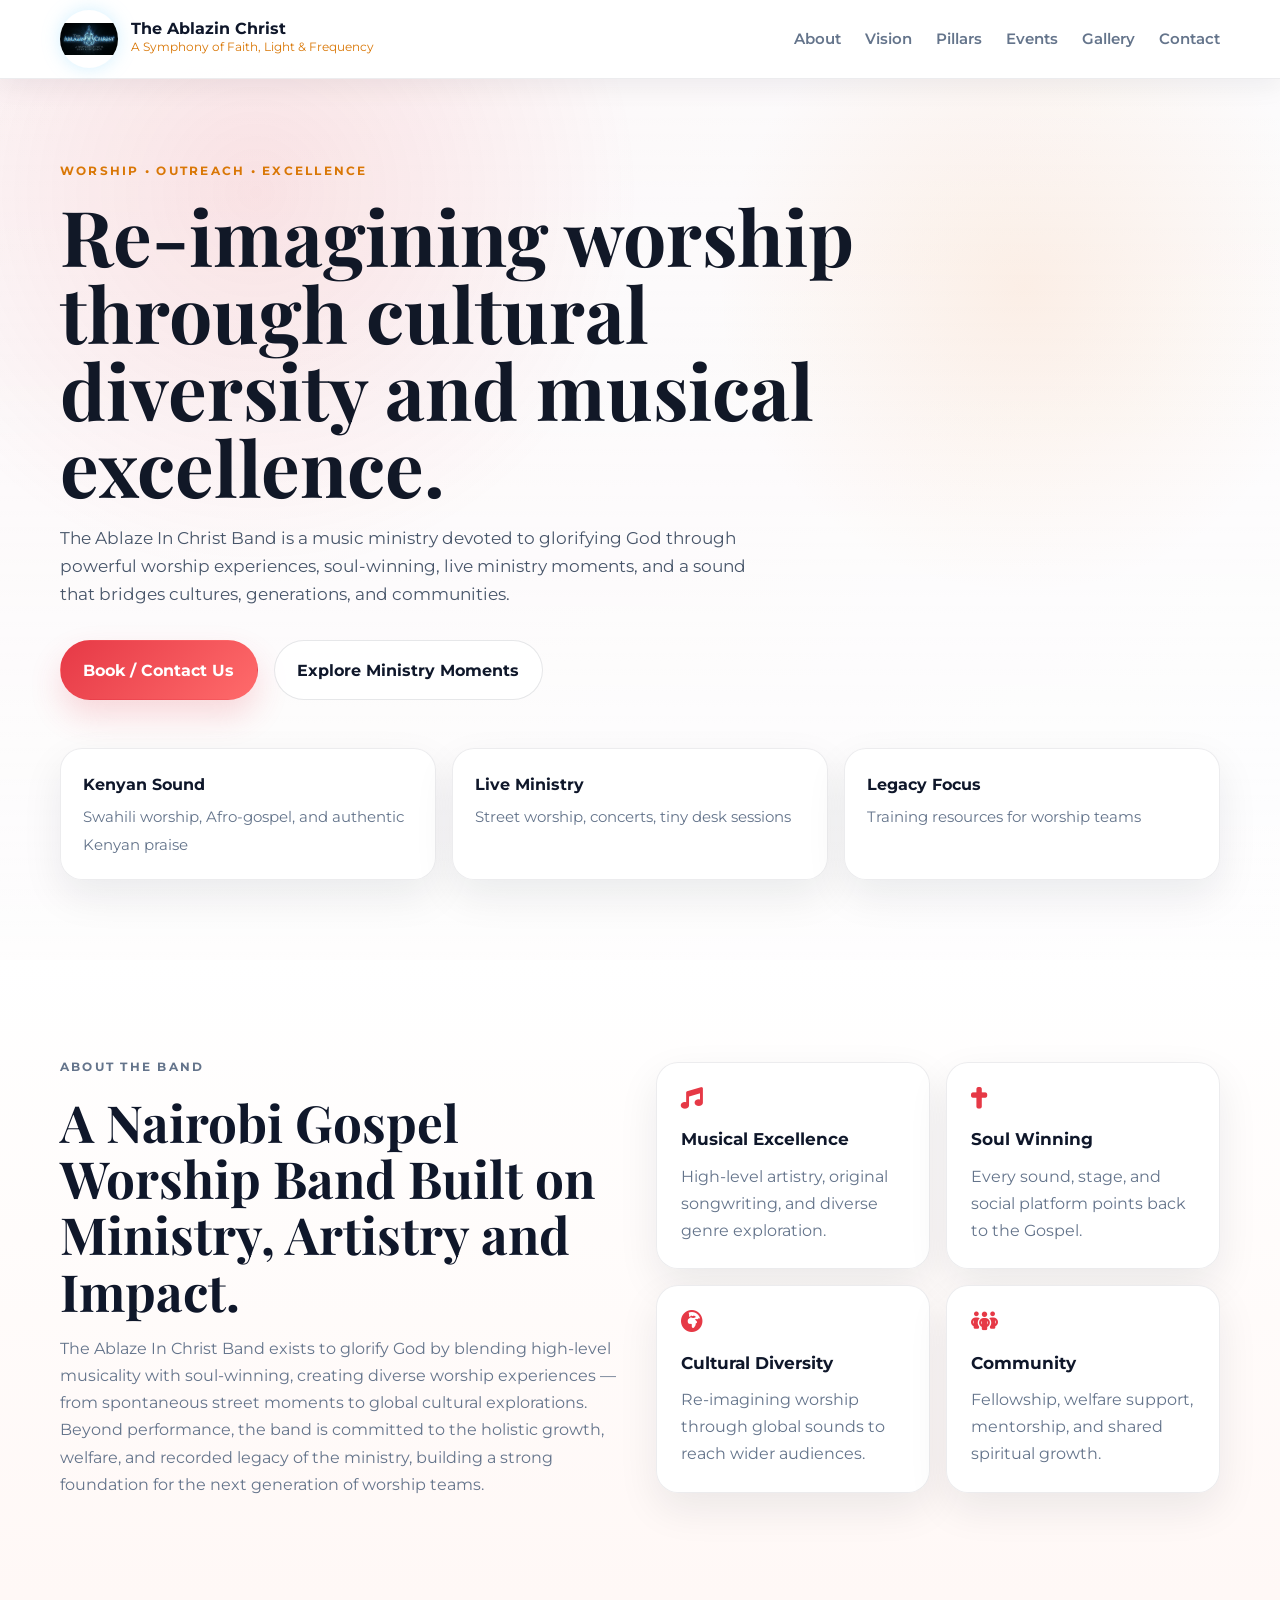
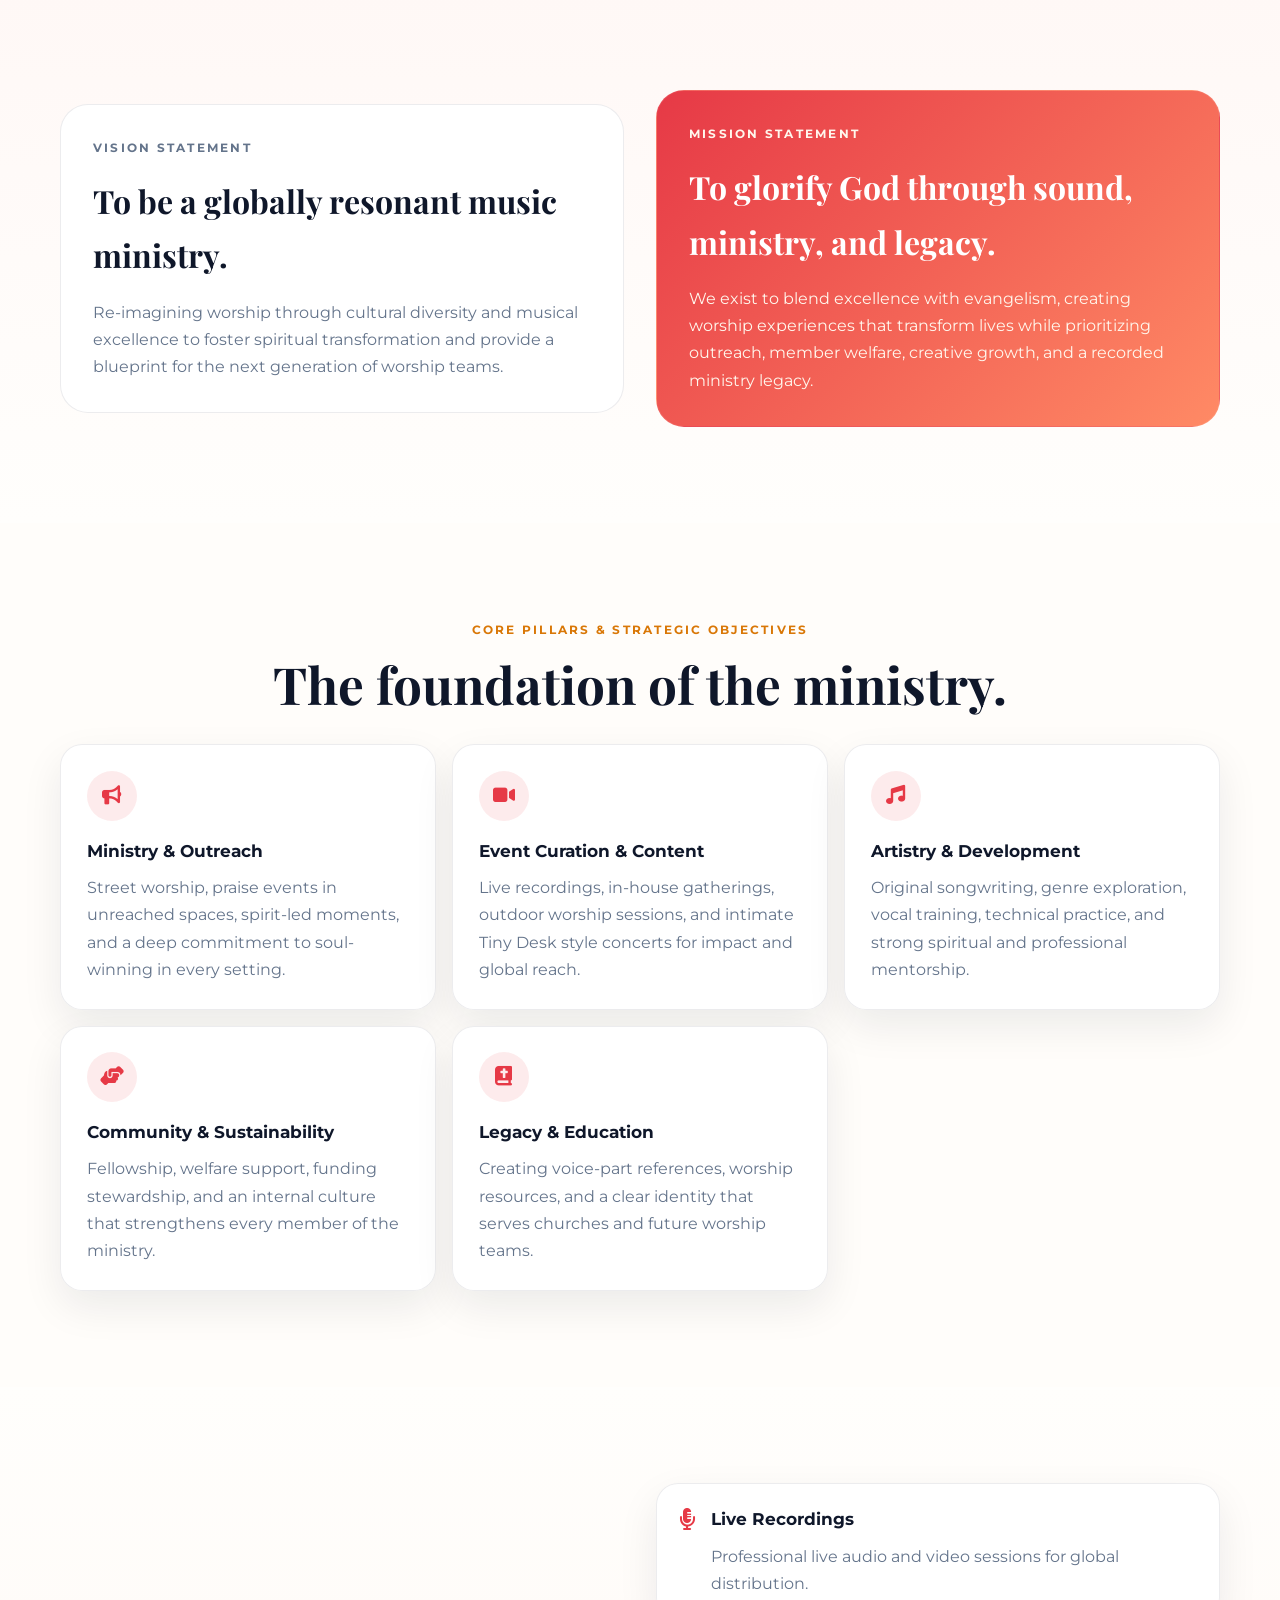
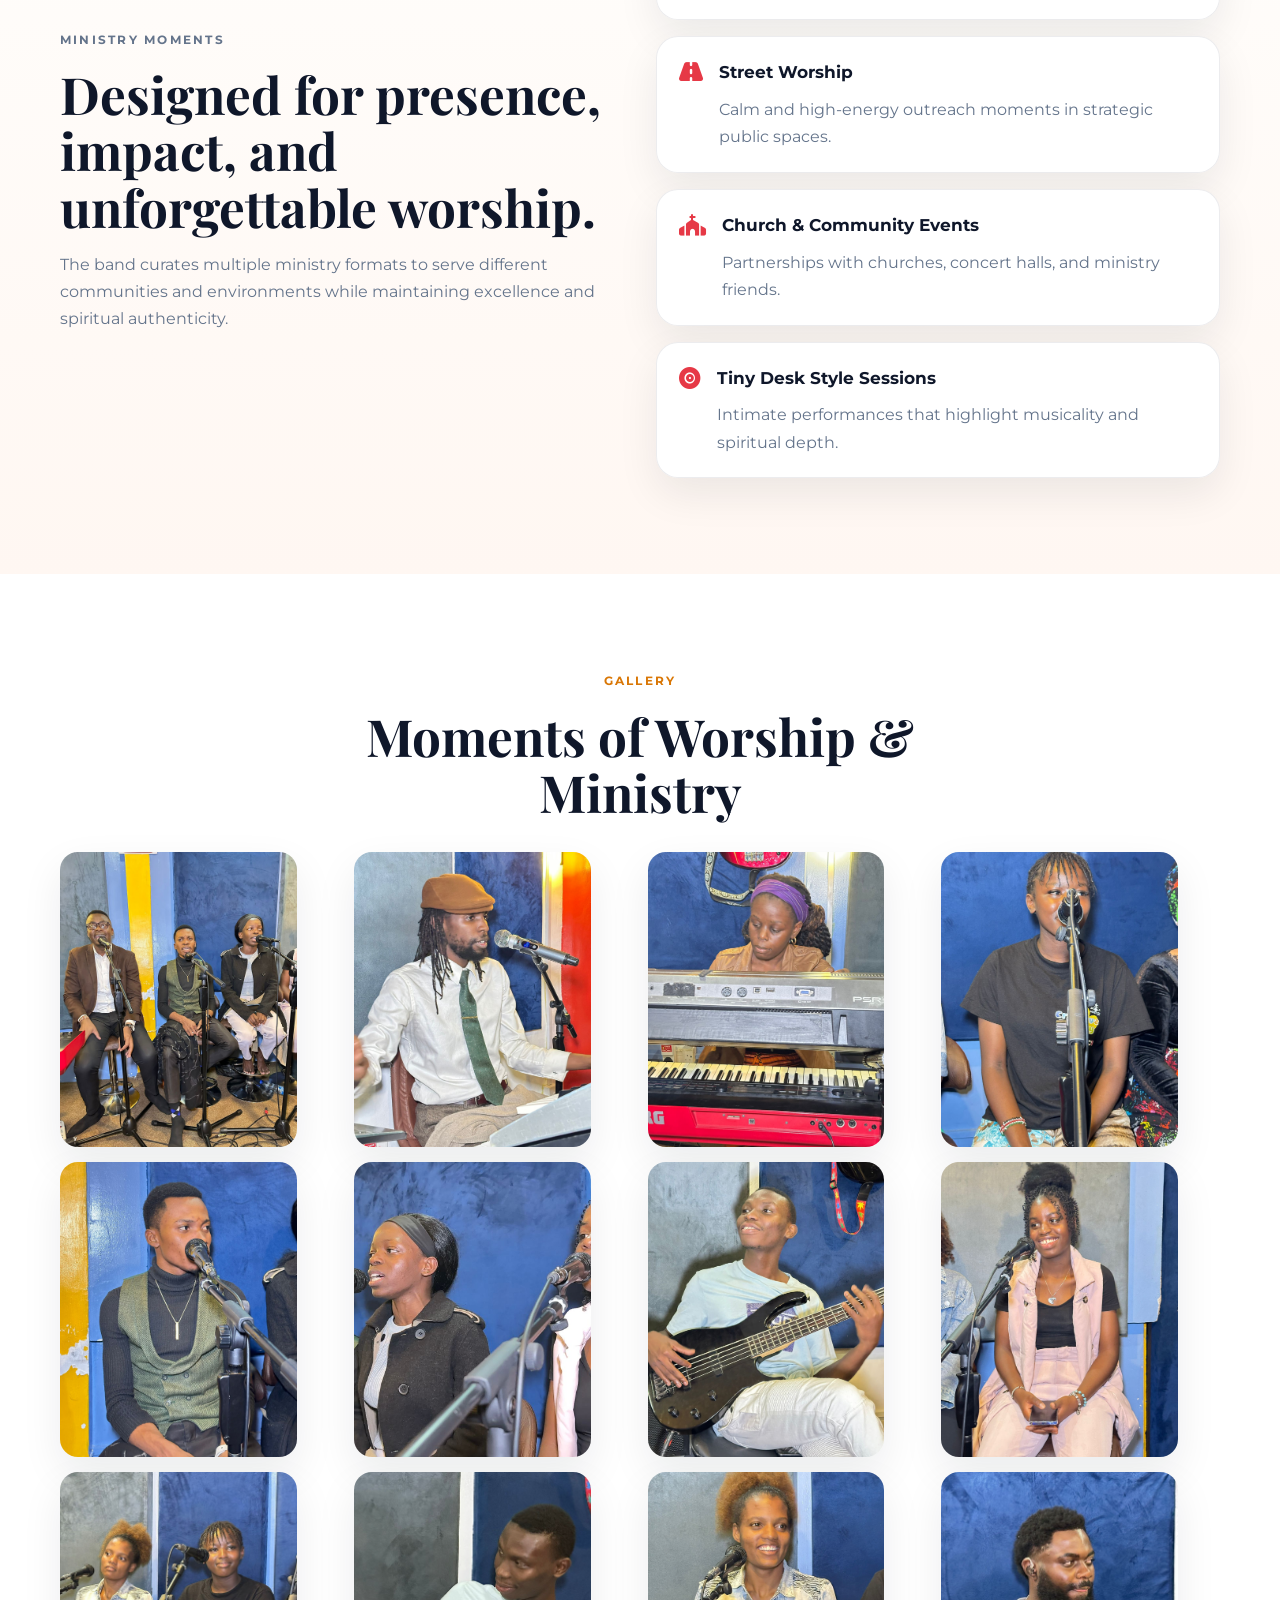
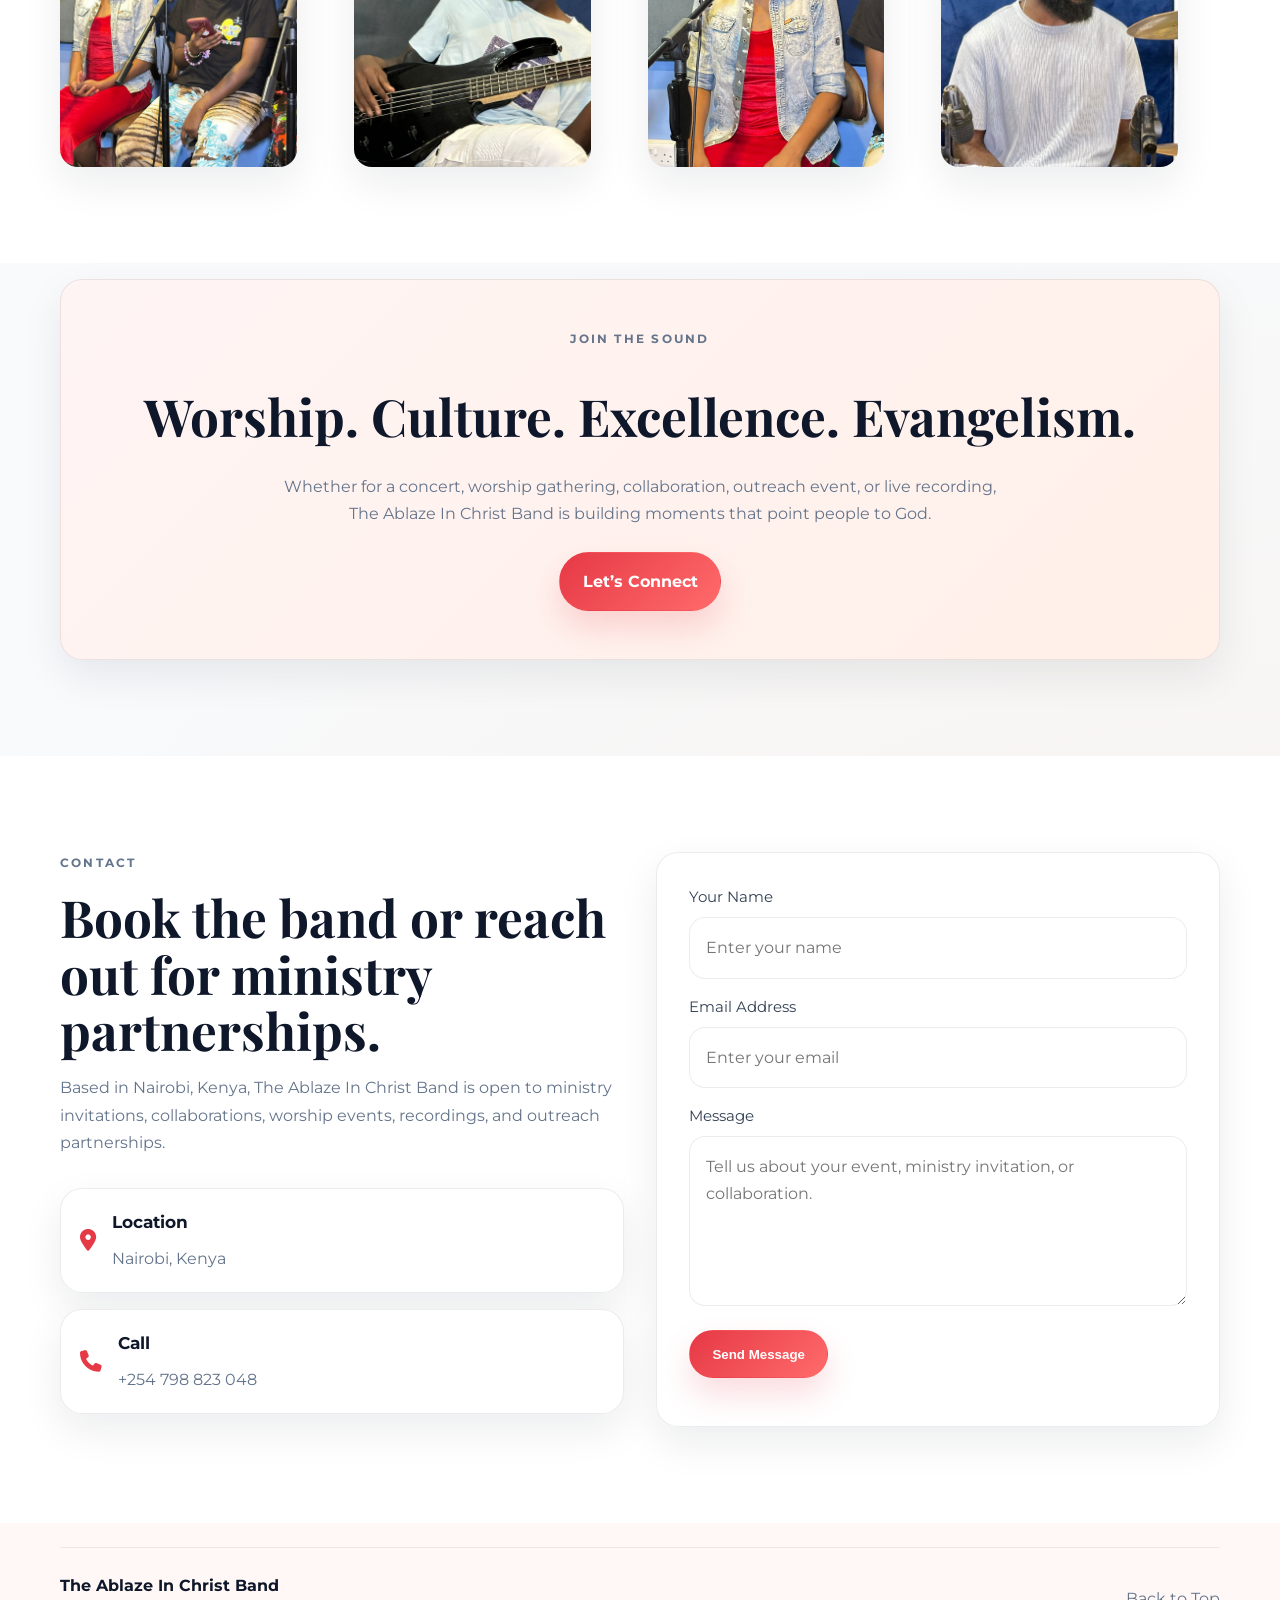
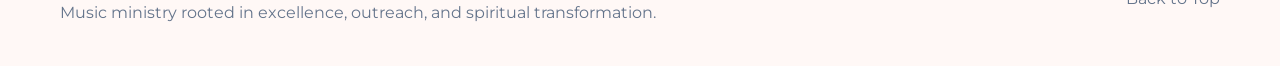
==== commit 3c3be8b2: "add google search" ====
--- a/index.html
+++ b/index.html
@@ -3,22 +3,85 @@
 <head>
   <meta charset="UTF-8" />
   <meta name="viewport" content="width=device-width, initial-scale=1.0" />
-  <title>The Ablaze In Christ Band</title>
+  <head>
+  <meta charset="UTF-8" />
+
+  <title>The Ablaze In Christ Band | Gospel Worship Band Nairobi Kenya</title>
+
+  <meta name="viewport" content="width=device-width, initial-scale=1.0" />
+
   <meta
     name="description"
-    content="Official website for The Ablaze In Christ Band — a music ministry blending worship, excellence, outreach, and cultural diversity."
+    content="The Ablaze In Christ Band is a Nairobi-based gospel worship band dedicated to worship, evangelism, live recordings, church events, outreach ministry, and musical excellence."
   />
+
+  <meta
+    name="keywords"
+    content="Ablaze In Christ Band, gospel band Kenya, worship band Nairobi, Christian music Kenya, gospel ministry, worship team, church events, live worship, gospel musicians Nairobi"
+  />
+
+  <meta name="author" content="The Ablaze In Christ Band" />
+  <meta name="robots" content="index, follow" />
+
+  <link rel="canonical" href="https://theablazeinchristband.netlify.app/" />
+  <link rel="icon" type="image/png" href="images/logo.png" />
+
+  <!-- Google Fonts -->
   <link rel="preconnect" href="https://fonts.googleapis.com" />
   <link rel="preconnect" href="https://fonts.gstatic.com" crossorigin />
+
   <link
     href="https://fonts.googleapis.com/css2?family=Montserrat:wght@400;500;600;700;800&family=Playfair+Display:wght@600;700&display=swap"
     rel="stylesheet"
   />
+
+  <!-- Font Awesome -->
   <link
     rel="stylesheet"
     href="https://cdnjs.cloudflare.com/ajax/libs/font-awesome/6.5.2/css/all.min.css"
   />
+
+  <!-- YOUR CSS FILE -->
   <link rel="stylesheet" href="style.css" />
+
+  <!-- Open Graph -->
+  <meta property="og:type" content="website" />
+  <meta property="og:title" content="The Ablaze In Christ Band" />
+  <meta property="og:description"
+        content="A worship movement built on ministry, artistry, outreach, and impact." />
+
+  <meta property="og:image"
+        content="https://theablazeinchristband.netlify.app//images/social-preview.jpg" />
+
+  <meta property="og:url"
+        content="https://theablazeinchristband.netlify.app/" />
+
+  <!-- Twitter -->
+  <meta name="twitter:card" content="summary_large_image" />
+  <meta name="twitter:title" content="The Ablaze In Christ Band" />
+  <meta name="twitter:description"
+        content="Worship • Outreach • Excellence" />
+
+  <meta name="twitter:image"
+        content="https://theablazeinchristband.netlify.app//images/social-preview.jpg" />
+
+  <!-- Structured Data -->
+  <script type="application/ld+json">
+  {
+    "@context":"https://schema.org",
+    "@type":"MusicGroup",
+    "name":"The Ablaze In Christ Band",
+    "description":"A gospel worship band based in Nairobi, Kenya.",
+    "genre":"Gospel Music",
+    "telephone":"+254798823048",
+    "address":{
+      "@type":"PostalAddress",
+      "addressLocality":"Nairobi",
+      "addressCountry":"Kenya"
+    }
+  }
+  </script>
+<meta name="google-site-verification" content="JqEdRm_Srroh2p3digM6MHwCDCMaoETk8bOr23czY-A" />
 </head>
 <body>
   <header class="site-header" id="top">
@@ -43,6 +106,7 @@
         <li><a href="#vision">Vision</a></li>
         <li><a href="#pillars">Pillars</a></li>
         <li><a href="#events">Events</a></li>
+          <li><a href="#gallery">Gallery</a></li>
         <li><a href="#contact">Contact</a></li>
       </ul>
     </div>
@@ -85,7 +149,9 @@
       <div class="container grid-2">
         <div>
           <p class="section-tag">About The Band</p>
-          <h3 class="section-title">A worship movement built on ministry, artistry, and impact.</h3>
+          <h3 class="section-title">
+A Nairobi Gospel Worship Band Built on Ministry, Artistry and Impact.
+</h3>
           <p>
             The Ablaze In Christ Band exists to glorify God by blending high-level
             musicality with soul-winning, creating diverse worship experiences — from
@@ -266,18 +332,18 @@
     </div>
 
     <div class="gallery-grid">
-      <img src="images/A2.jpeg" alt="Band ministry">
-      <img src="images/A1.jpeg" alt="Band ministry">
-      <img src="images/A3.jpeg" alt="Band ministry">
-      <img src="images/A10.jpeg" alt="Band ministry">
-      <img src="images/A5.jpeg" alt="Band ministry">
-      <img src="images/A6.jpeg" alt="Band ministry">
-      <img src="images/A7.jpeg" alt="Band ministry">
-      <img src="images/A8.jpeg" alt="Band ministry">
-      <img src="images/A14.jpeg" alt="Band ministry">
-      <img src="images/A13.jpeg" alt="Band ministry">
-      <img src="images/A11.jpeg" alt="Band ministry">
-      <img src="images/A12.jpeg" alt="Band ministry">
+      <img src="images/A1.jpeg" alt="The Ablaze In Christ Band leading worship in Nairobi">
+<img src="images/A2.jpeg" alt="Live gospel worship performance by The Ablaze In Christ Band">
+<img src="images/A3.jpeg" alt="Christian worship ministry event in Kenya">
+<img src="images/A10.jpeg" alt="The Ablaze In Christ Band worship session">
+<img src="images/A5.jpeg" alt="Gospel worship concert in Nairobi">
+<img src="images/A6.jpeg" alt="Praise and worship ministry in Kenya">
+<img src="images/A7.jpeg" alt="Christian music outreach event">
+<img src="images/A8.jpeg" alt="Live worship band performance">
+<img src="images/A14.jpeg" alt="The Ablaze In Christ Band gallery image">
+<img src="images/A13.jpeg" alt="Kenyan gospel worship team">
+<img src="images/A11.jpeg" alt="Church worship experience in Nairobi">
+<img src="images/A12.jpeg" alt="Gospel music ministry outreach">
     </div>
   </div>
 </section>
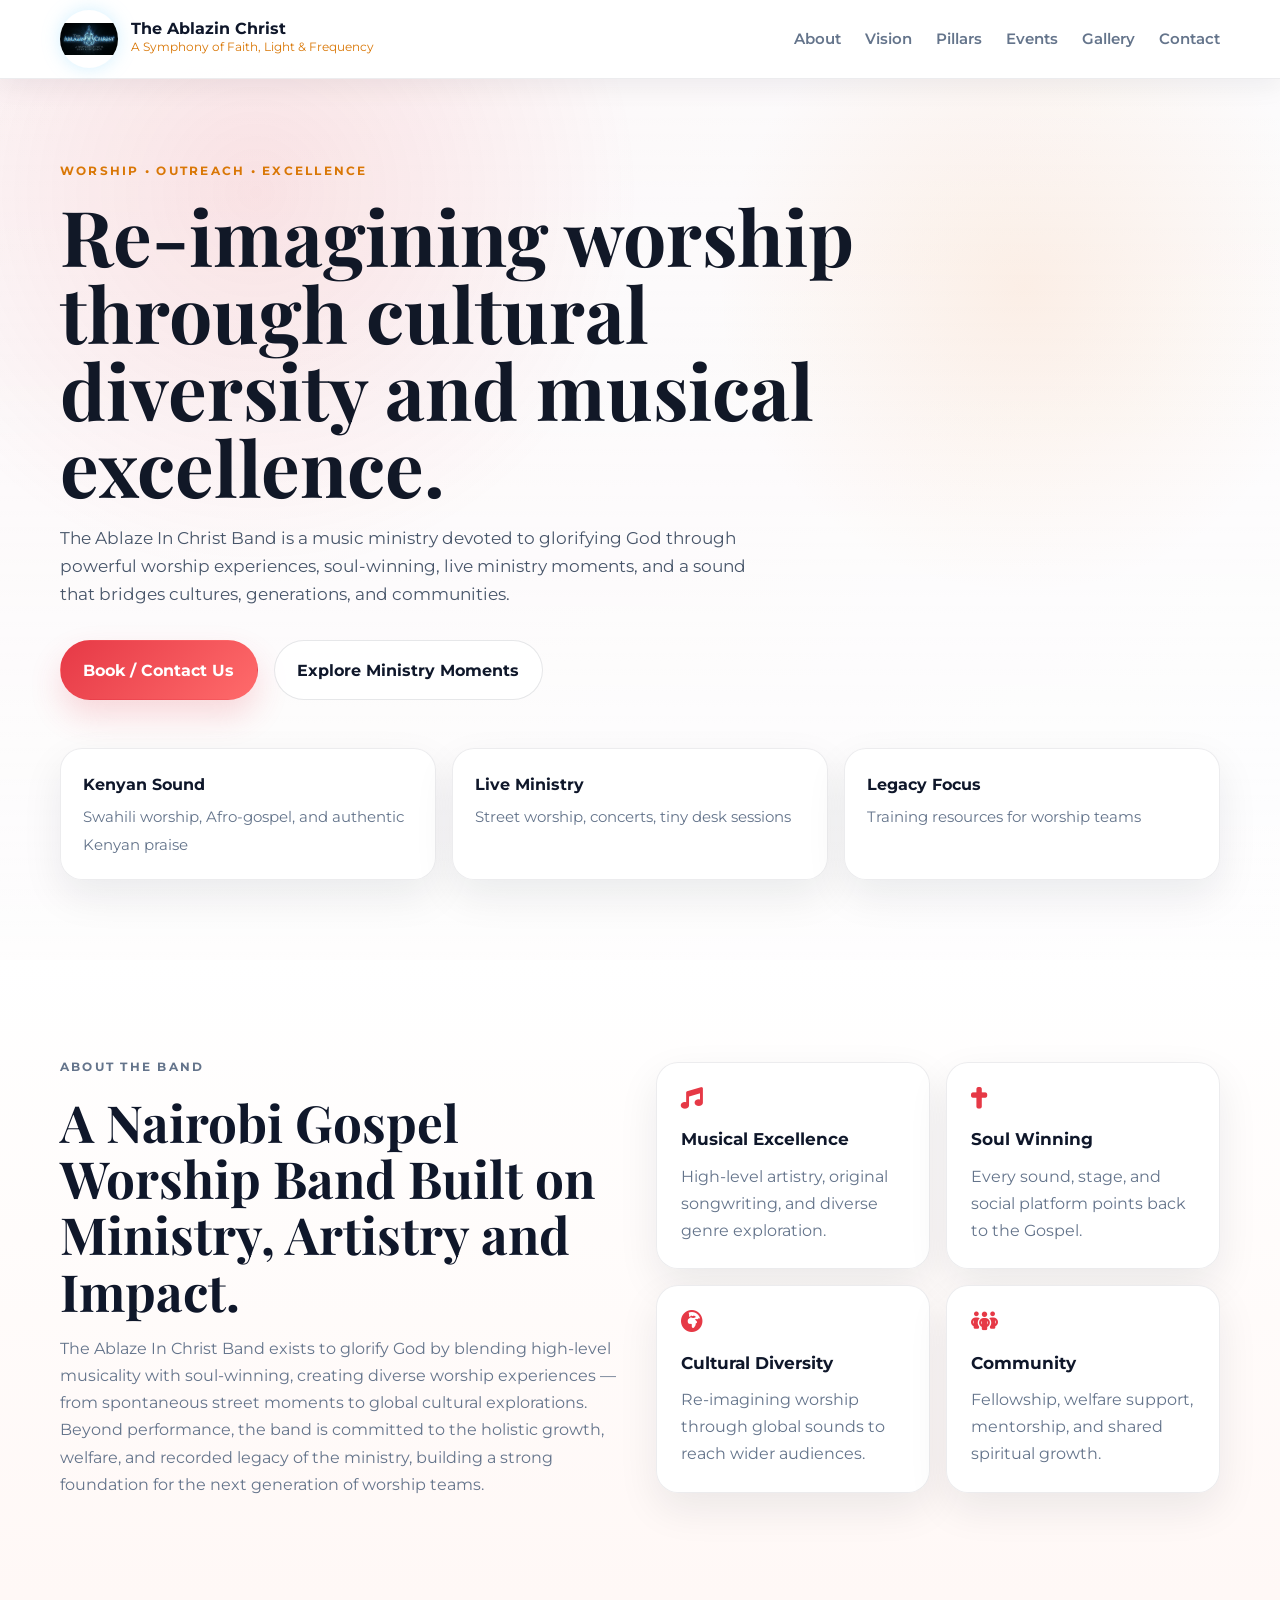
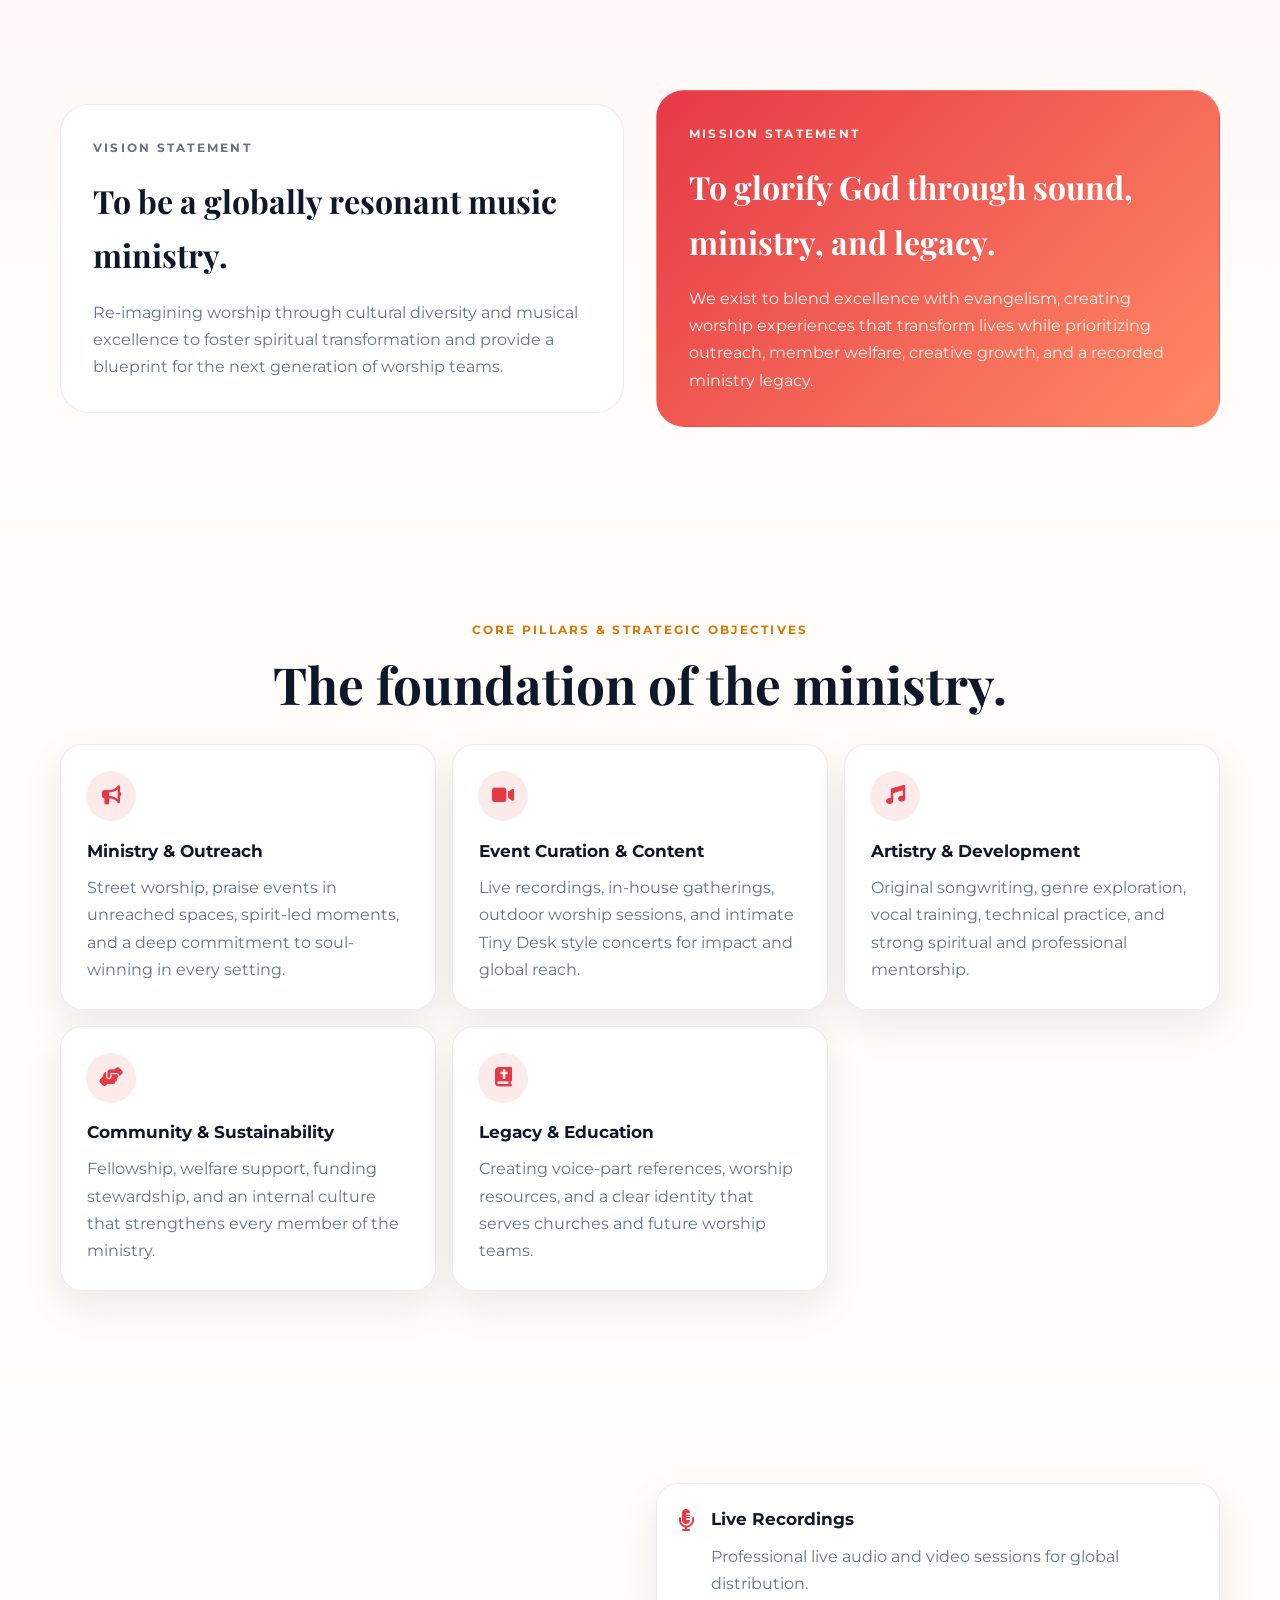
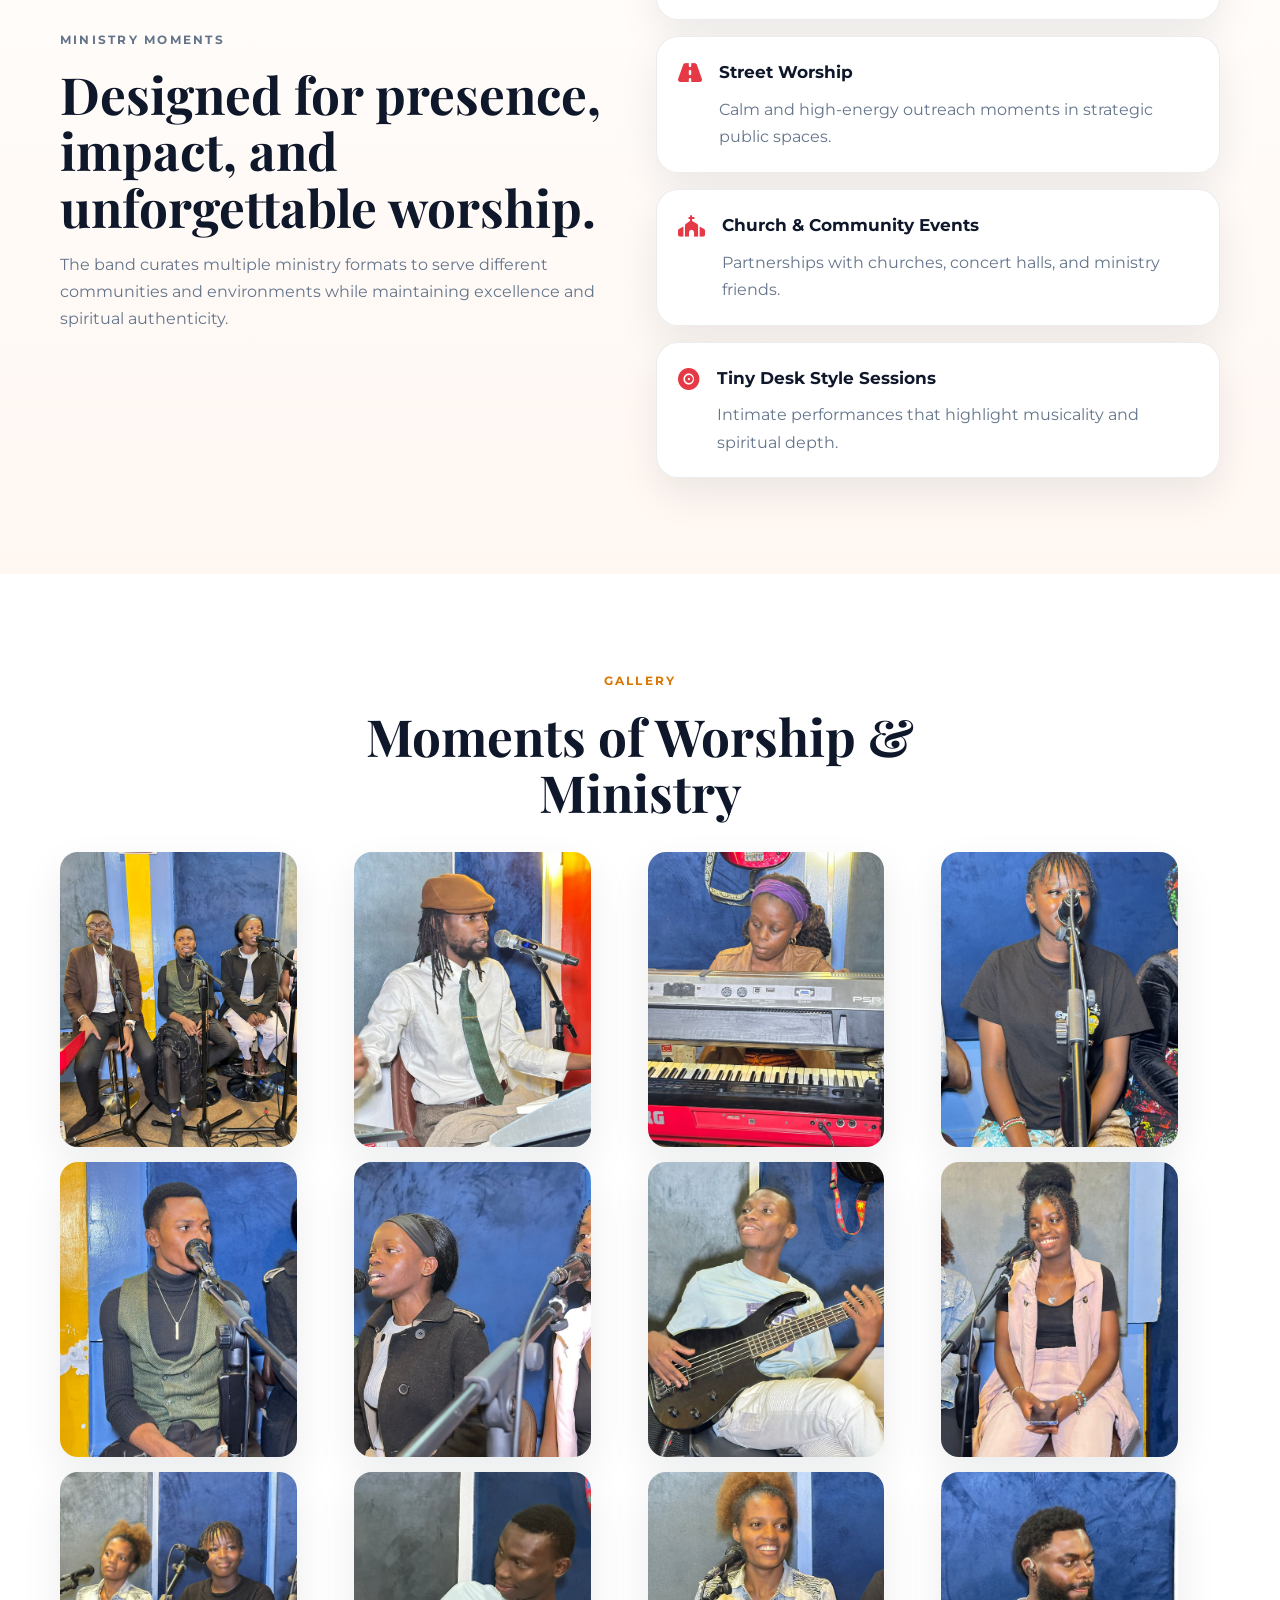
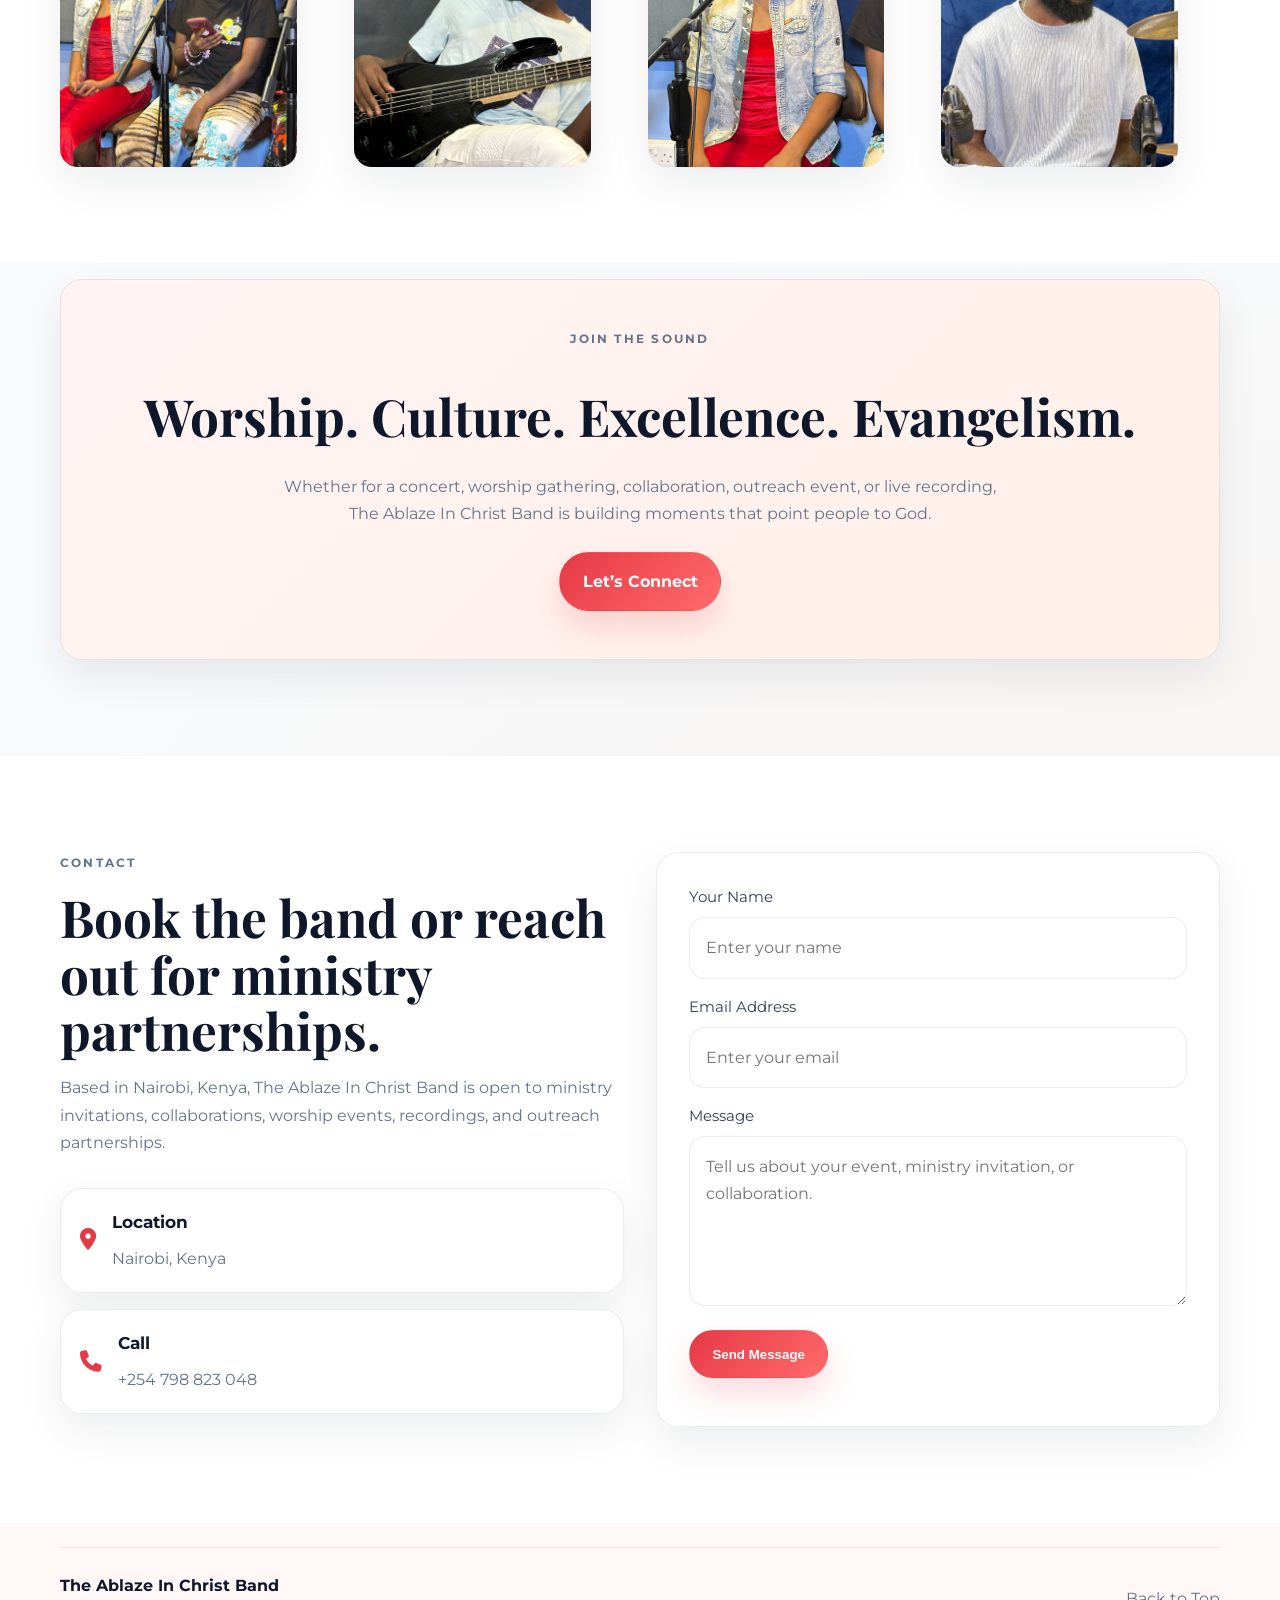
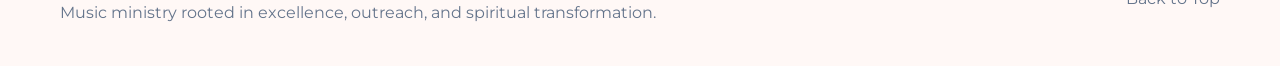
==== commit 7ba29975: "add google search" ====
--- a/index.html
+++ b/index.html
@@ -5,6 +5,7 @@
   <meta name="viewport" content="width=device-width, initial-scale=1.0" />
   <head>
   <meta charset="UTF-8" />
+  <meta name="google-site-verification" content="JqEdRm_Srroh2p3digM6MHwCDCMaoETk8bOr23czY-A" />
 
   <title>The Ablaze In Christ Band | Gospel Worship Band Nairobi Kenya</title>
 
@@ -81,7 +82,7 @@
     }
   }
   </script>
-<meta name="google-site-verification" content="JqEdRm_Srroh2p3digM6MHwCDCMaoETk8bOr23czY-A" />
+
 </head>
 <body>
   <header class="site-header" id="top">
